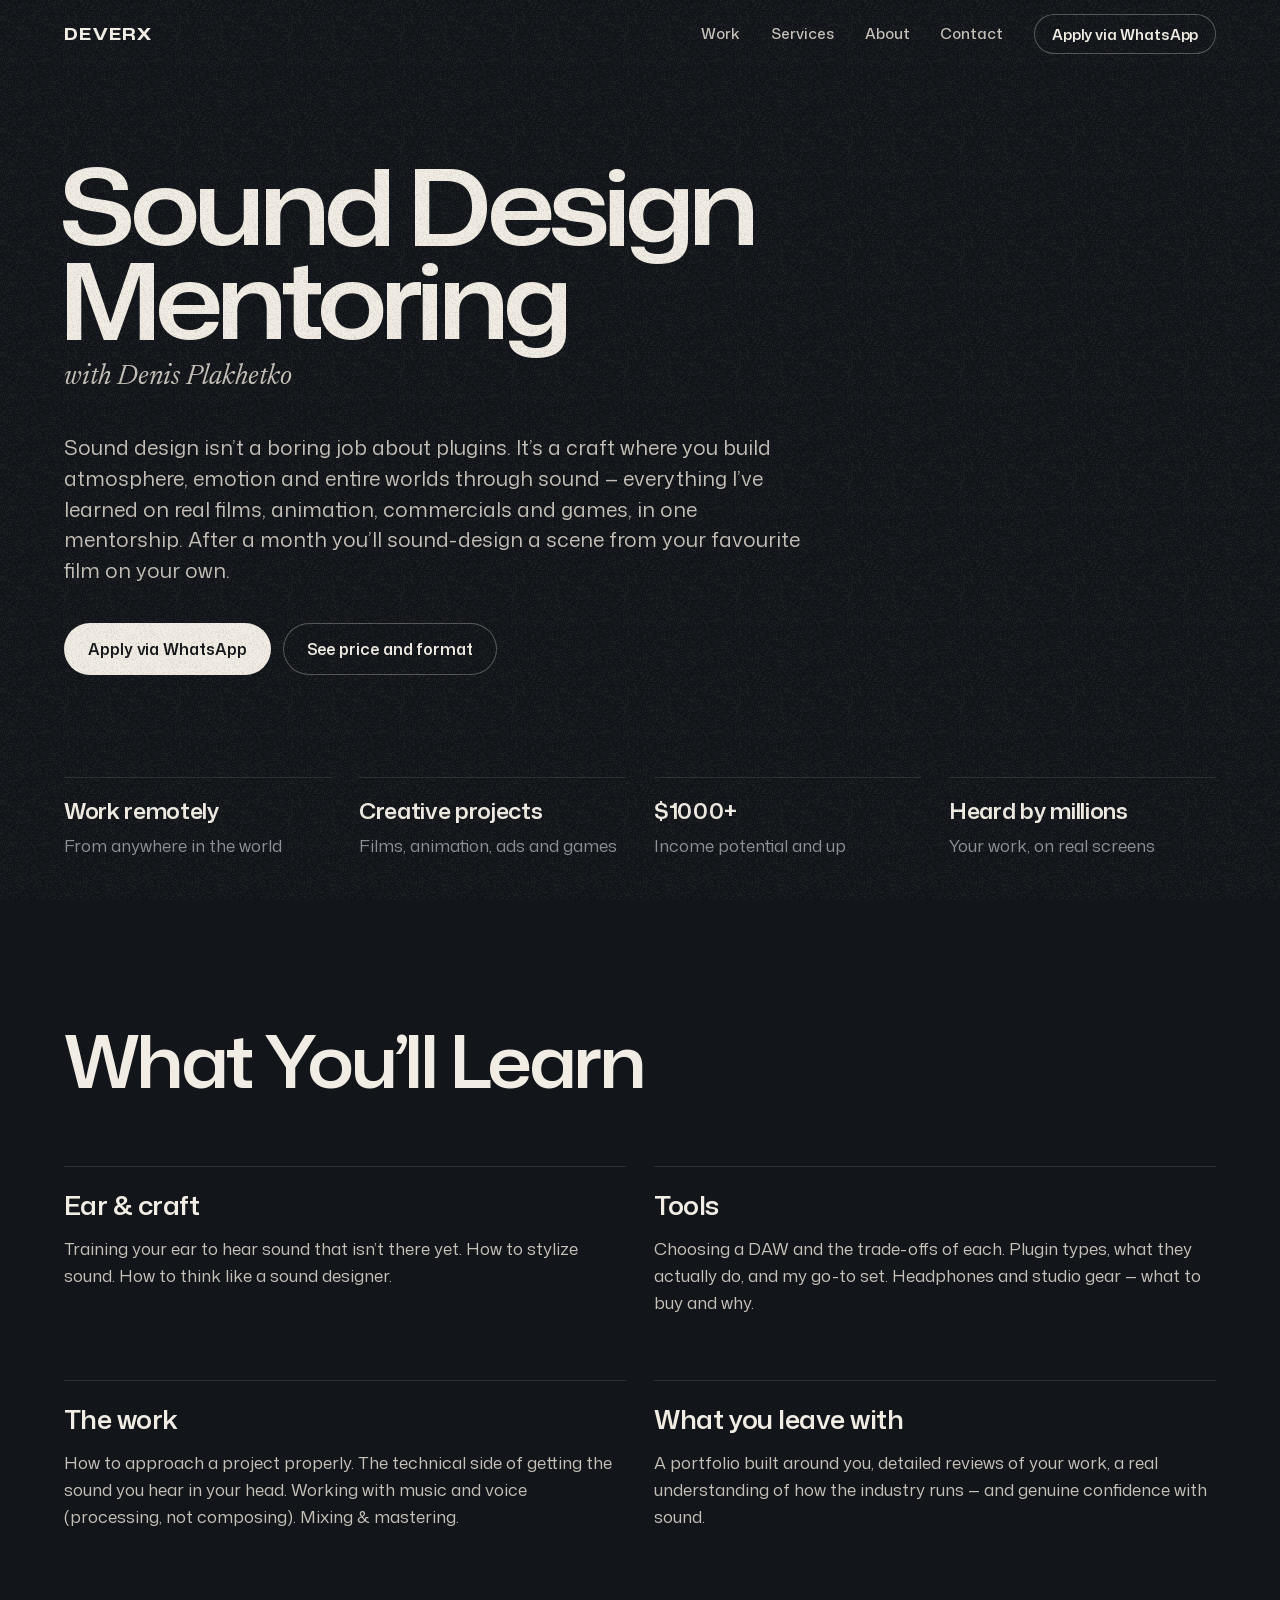
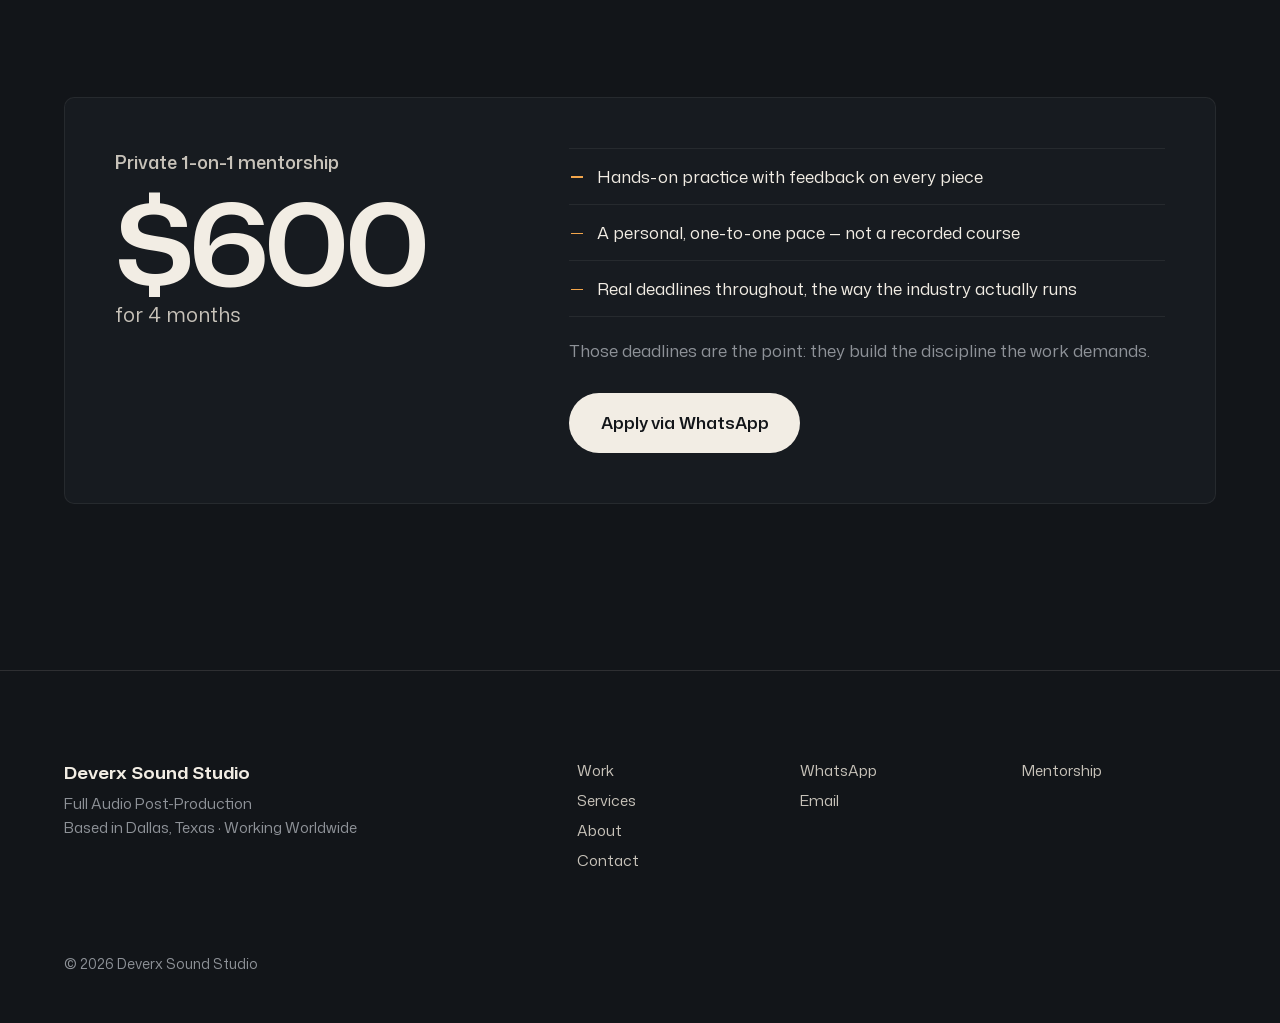
==== mentorship.html @ e14aa758 "Rebuild as a studio site: Deverx Sound Studio, full audio post-production Restructure the site aroun" ====
<!DOCTYPE html>
<html lang="en">
<head>
<meta charset="UTF-8">
<meta name="viewport" content="width=device-width, initial-scale=1, viewport-fit=cover">
<title>Sound Design Mentoring with Denis Plakhetko | Deverx Sound Studio</title>
<meta name="description" content="Private one-to-one sound design mentorship with Denis Plakhetko: ear training, tools, real project work, mixing and a portfolio built around you. $600 for 4 months.">
<meta name="theme-color" content="#121519">
<meta name="color-scheme" content="dark">
<link rel="canonical" href="https://puffluv.github.io/deverx-sound/mentorship.html">
<meta property="og:type" content="website">
<meta property="og:site_name" content="Deverx Sound Studio">
<meta property="og:url" content="https://puffluv.github.io/deverx-sound/mentorship.html">
<meta property="og:title" content="Sound Design Mentoring with Denis Plakhetko">
<meta property="og:description" content="Private one-to-one mentorship: ear training, tools, real project work and mixing. $600 for 4 months.">
<meta property="og:image" content="https://puffluv.github.io/deverx-sound/img/og-deverx.jpg">
<meta name="twitter:card" content="summary_large_image">
<link rel="icon" type="image/svg+xml" href="favicon.svg">
<link rel="apple-touch-icon" href="apple-touch-icon.png">
<link rel="preload" href="fonts/mona-sans-latin.woff2" as="font" type="font/woff2" crossorigin>
<link rel="stylesheet" href="css/site.css">
<script>document.documentElement.classList.add('js');</script>
<script src="js/site.js" defer></script>
</head>
<body>

<a class="skip" href="#main">Skip to content</a>

<header class="site-header" data-header>
  <div class="wrap header-bar">
    <a class="brand" href="index.html" aria-label="Deverx Sound Studio — home">DEVERX</a>
    <nav class="nav" aria-label="Main">
      <ul>
        <li><a href="index.html#work">Work</a></li>
        <li><a href="index.html#services">Services</a></li>
        <li><a href="index.html#about">About</a></li>
        <li><a href="index.html#contact">Contact</a></li>
      </ul>
    </nav>
    <a class="btn btn-ghost btn-small header-cta" href="https://wa.me/77078381488?text=Hi%20Denis!%20I%27d%20like%20to%20apply%20for%20the%20sound%20design%20mentorship." target="_blank" rel="noopener">Apply via WhatsApp</a>
    <button class="menu-btn" type="button" aria-expanded="false" aria-controls="menu" data-menu-toggle>
      <span class="menu-btn-label">Menu</span>
      <span class="menu-btn-icon" aria-hidden="true"><i></i><i></i></span>
    </button>
  </div>
</header>

<div class="menu" id="menu" data-menu hidden>
  <nav class="wrap menu-inner" aria-label="Menu">
    <ul class="menu-links">
      <li><a href="index.html#work">Work</a></li>
      <li><a href="index.html#services">Services</a></li>
      <li><a href="index.html#about">About</a></li>
      <li><a href="index.html#contact">Contact</a></li>
    </ul>
    <a class="btn btn-primary btn-block" href="https://wa.me/77078381488?text=Hi%20Denis!%20I%27d%20like%20to%20apply%20for%20the%20sound%20design%20mentorship." target="_blank" rel="noopener">Apply via WhatsApp</a>
    <p class="menu-meta">
      <a href="https://wa.me/77078381488" target="_blank" rel="noopener">WhatsApp</a>
      <a href="mailto:denisplakhetko@icloud.com">Email</a>
      <a href="mentorship.html" aria-current="page">Mentorship</a>
    </p>
  </nav>
</div>

<main id="main">

  <section class="page-hero" aria-labelledby="mentor-title">
    <div class="wrap">
      <h1 class="page-title" id="mentor-title">Sound Design Mentoring</h1>
      <p class="hero-by">with Denis Plakhetko</p>
      <p class="page-intro">Sound design isn&rsquo;t a boring job about plugins. It&rsquo;s a craft where you build atmosphere, emotion and entire worlds through sound &mdash; everything I&rsquo;ve learned on real films, animation, commercials and games, in one mentorship. After a month you&rsquo;ll sound-design a scene from your favourite film on your own.</p>
      <div class="hero-actions">
        <a class="btn btn-primary" href="https://wa.me/77078381488?text=Hi%20Denis!%20I%27d%20like%20to%20apply%20for%20the%20sound%20design%20mentorship." target="_blank" rel="noopener">Apply via WhatsApp</a>
        <a class="btn btn-ghost" href="#enrolment">See price and format</a>
      </div>
      <ul class="facts">
        <li><h2>Work remotely</h2><p>From anywhere in the world</p></li>
        <li><h2>Creative projects</h2><p>Films, animation, ads and games</p></li>
        <li><h2>$1000+</h2><p>Income potential and up</p></li>
        <li><h2>Heard by millions</h2><p>Your work, on real screens</p></li>
      </ul>
    </div>
  </section>

  <section class="section learn" aria-labelledby="learn-title">
    <div class="wrap">
      <h2 class="h2" id="learn-title">What You&rsquo;ll Learn</h2>
      <div class="learn-grid">
        <div class="learn-item">
          <h3>Ear &amp; craft</h3>
          <p>Training your ear to hear sound that isn&rsquo;t there yet. How to stylize sound. How to think like a sound designer.</p>
        </div>
        <div class="learn-item">
          <h3>Tools</h3>
          <p>Choosing a DAW and the trade-offs of each. Plugin types, what they actually do, and my go-to set. Headphones and studio gear &mdash; what to buy and why.</p>
        </div>
        <div class="learn-item">
          <h3>The work</h3>
          <p>How to approach a project properly. The technical side of getting the sound you hear in your head. Working with music and voice (processing, not composing). Mixing &amp; mastering.</p>
        </div>
        <div class="learn-item">
          <h3>What you leave with</h3>
          <p>A portfolio built around you, detailed reviews of your work, a real understanding of how the industry runs &mdash; and genuine confidence with sound.</p>
        </div>
      </div>
    </div>
  </section>

  <section class="section enrol" id="enrolment" aria-labelledby="enrol-title">
    <div class="wrap">
      <div class="enrol-panel">
        <div class="enrol-price">
          <h2 class="enrol-label" id="enrol-title">Private 1-on-1 mentorship</h2>
          <p class="enrol-figure"><span class="enrol-amount">$600</span> <span class="enrol-term">for 4 months</span></p>
        </div>
        <div class="enrol-body">
          <ul class="enrol-list">
            <li>Hands-on practice with feedback on every piece</li>
            <li>A personal, one-to-one pace &mdash; not a recorded course</li>
            <li>Real deadlines throughout, the way the industry actually runs</li>
          </ul>
          <p class="enrol-note">Those deadlines are the point: they build the discipline the work demands.</p>
          <a class="btn btn-primary btn-large" href="https://wa.me/77078381488?text=Hi%20Denis!%20I%27d%20like%20to%20apply%20for%20the%20sound%20design%20mentorship." target="_blank" rel="noopener">Apply via WhatsApp</a>
        </div>
      </div>
    </div>
  </section>

</main>

<footer class="site-footer">
  <div class="wrap footer-grid">
    <div class="footer-brand">
      <p class="footer-name">Deverx Sound Studio</p>
      <p>Full Audio Post-Production</p>
      <p>Based in Dallas, Texas · Working Worldwide</p>
    </div>
    <nav class="footer-col" aria-label="Footer">
      <ul>
        <li><a href="index.html#work">Work</a></li>
        <li><a href="index.html#services">Services</a></li>
        <li><a href="index.html#about">About</a></li>
        <li><a href="index.html#contact">Contact</a></li>
      </ul>
    </nav>
    <ul class="footer-col">
      <li><a href="https://wa.me/77078381488" target="_blank" rel="noopener">WhatsApp</a></li>
      <li><a href="mailto:denisplakhetko@icloud.com">Email</a></li>
    </ul>
    <ul class="footer-col">
      <li><a href="mentorship.html" aria-current="page">Mentorship</a></li>
    </ul>
    <p class="footer-legal">&copy; <span data-year>2026</span> Deverx Sound Studio</p>
  </div>
</footer>

</body>
</html>
---- css/site.css ----
/* Deverx Sound Studio
   The page is a screening room: slate "house" light, ivory screen light and
   one warm tungsten source. Type is one variable family (Mona Sans) whose
   width axis carries hierarchy the way film credits do: expanded titles,
   normal reading text, condensed credits. People speak in Newsreader italic. */

@font-face {
  font-family: 'Mona Sans';
  src: url(../fonts/mona-sans-latin.woff2) format('woff2');
  font-weight: 200 900;
  font-stretch: 75% 125%;
  font-style: normal;
  font-display: swap;
}
@font-face {
  font-family: 'Newsreader';
  src: url(../fonts/newsreader-italic-24.woff) format('woff');
  font-weight: 400;
  font-style: italic;
  font-display: swap;
}

:root {
  --room: #121519;
  --room-raised: #171b20;
  --dark: #040506;
  --ivory: #f2ede4;
  --ivory-2: #c7c2b9;
  --dim: #8e9298;
  --line: rgba(242, 237, 228, 0.12);
  --line-soft: rgba(242, 237, 228, 0.07);
  --tungsten: #f3a64b;

  --sans: 'Mona Sans', ui-sans-serif, system-ui, -apple-system, 'Segoe UI', Roboto, sans-serif;
  --serif: 'Newsreader', 'Iowan Old Style', 'Palatino Linotype', Georgia, serif;

  --gutter: clamp(20px, 5vw, 72px);
  --max: 1360px;
  --col-gap: clamp(16px, 2.2vw, 32px);
  --section: clamp(104px, 13vw, 184px);
  --header-h: 68px;
  --ease: cubic-bezier(0.2, 0.7, 0.1, 1);
}

*, *::before, *::after { box-sizing: border-box; }

html {
  -webkit-text-size-adjust: 100%;
  text-size-adjust: 100%;
  scroll-padding-top: calc(var(--header-h) + 12px);
  background: var(--room);
}
@media (prefers-reduced-motion: no-preference) {
  html { scroll-behavior: smooth; }
}

body {
  margin: 0;
  background: var(--room);
  color: var(--ivory);
  font-family: var(--sans);
  font-size: 1.0625rem;
  line-height: 1.6;
  font-kerning: normal;
  -webkit-font-smoothing: antialiased;
  -moz-osx-font-smoothing: grayscale;
  text-rendering: optimizeLegibility;
  overflow-x: clip;
}

h1, h2, h3, p, ul, ol, dl, dd, figure, blockquote { margin: 0; }
ul, ol { padding: 0; list-style: none; }
img, svg { display: block; max-width: 100%; }
img { height: auto; }
a { color: inherit; }
button { font: inherit; color: inherit; }
[hidden] { display: none !important; }

::selection { background: var(--tungsten); color: var(--room); }

:focus-visible {
  outline: 2px solid var(--tungsten);
  outline-offset: 3px;
  border-radius: 4px;
}

/* A little film grain over the room — never over the screen or the header. */
body::after {
  content: ''; position: fixed; inset: 0; z-index: 4; pointer-events: none;
  background: url(../img/grain.webp) 0 0 / 112px 112px;
  opacity: 0.6;
}

.sr-only {
  position: absolute; width: 1px; height: 1px; padding: 0; margin: -1px;
  overflow: hidden; clip: rect(0 0 0 0); white-space: nowrap; border: 0;
}

.skip {
  position: fixed; left: 16px; top: -60px; z-index: 100;
  padding: 10px 16px; border-radius: 999px;
  background: var(--ivory); color: var(--room); text-decoration: none; font-weight: 600;
  transition: top 0.2s;
}
.skip:focus { top: calc(12px + env(safe-area-inset-top)); }

.wrap {
  width: 100%;
  max-width: calc(var(--max) + 2 * var(--gutter));
  margin-inline: auto;
  padding-left: max(var(--gutter), env(safe-area-inset-left));
  padding-right: max(var(--gutter), env(safe-area-inset-right));
}

.section { padding-block: var(--section); }

/* ---------- Type ---------- */

.h2 {
  font-size: clamp(2.5rem, 5.6vw, 5rem);
  font-weight: 580;
  font-stretch: 112%;
  line-height: 0.98;
  letter-spacing: -0.035em;
  text-wrap: balance;
}
.lead {
  font-size: clamp(1.1875rem, 1.55vw, 1.4375rem);
  line-height: 1.5;
  color: var(--ivory-2);
  max-width: 34em;
  text-wrap: pretty;
}

/* ---------- Buttons ---------- */

.btn {
  display: inline-flex; align-items: center; justify-content: center; gap: 0.6em;
  min-height: 52px; padding: 0 1.5rem;
  border: 0; border-radius: 999px;
  font-family: var(--sans); font-size: 1rem; font-weight: 580; font-stretch: 100%;
  letter-spacing: -0.005em; line-height: 1;
  text-decoration: none; white-space: nowrap; cursor: pointer;
  -webkit-tap-highlight-color: transparent;
  transition: background-color 0.2s, color 0.2s, box-shadow 0.2s, transform 0.2s var(--ease);
}
.btn:active { transform: scale(0.97); }
.btn-primary { background: var(--ivory); color: var(--room); }
.btn-primary:hover { background: #fff; }
.btn-ghost { background: transparent; color: var(--ivory); box-shadow: inset 0 0 0 1px rgba(242, 237, 228, 0.3); }
.btn-ghost:hover { background: rgba(242, 237, 228, 0.07); box-shadow: inset 0 0 0 1px rgba(242, 237, 228, 0.55); }
.btn-small { min-height: 40px; padding: 0 1.1rem; font-size: 0.9375rem; }
.btn-large { min-height: 60px; padding: 0 2rem; font-size: 1.0625rem; }
.btn-block { width: 100%; }
.btn-icon { width: 0.85em; height: 0.85em; }

/* ---------- Header ---------- */

.site-header {
  position: fixed; inset: 0 0 auto; z-index: 50;
  padding-top: env(safe-area-inset-top);
  transition: background-color 0.35s, box-shadow 0.35s, opacity 0.8s var(--ease);
}
.site-header.is-scrolled {
  background: rgba(18, 21, 25, 0.76);
  -webkit-backdrop-filter: saturate(160%) blur(18px);
  backdrop-filter: saturate(160%) blur(18px);
  box-shadow: 0 1px 0 var(--line-soft);
}
.header-bar { height: var(--header-h); display: flex; align-items: center; gap: clamp(16px, 2.4vw, 36px); }

.brand {
  margin-right: auto;
  font-size: 1.0625rem; font-weight: 700; font-stretch: 125%;
  letter-spacing: 0.08em; text-decoration: none;
  padding-block: 10px;
}

.nav ul { display: flex; gap: clamp(18px, 2.4vw, 34px); }
.nav a {
  position: relative; display: block; padding-block: 10px;
  font-size: 0.9375rem; font-weight: 500; color: var(--ivory-2); text-decoration: none;
  transition: color 0.2s;
}
.nav a:hover, .nav a[aria-current="true"] { color: var(--ivory); }
.nav a[aria-current="true"]::after {
  content: ''; position: absolute; left: 0; right: 0; bottom: 4px; height: 1px; background: var(--tungsten);
}

.menu-btn {
  display: none; align-items: center; gap: 10px;
  min-height: 44px; margin-right: -10px; padding: 0 10px;
  background: none; border: 0; cursor: pointer;
  font-size: 0.9375rem; font-weight: 560;
  -webkit-tap-highlight-color: transparent;
}
.menu-btn-icon { position: relative; width: 18px; height: 10px; }
.menu-btn-icon i {
  position: absolute; left: 0; right: 0; height: 1.5px; border-radius: 2px; background: currentColor;
  transition: transform 0.35s var(--ease), top 0.35s var(--ease);
}
.menu-btn-icon i:first-child { top: 0; }
.menu-btn-icon i:last-child { top: 8.5px; }
.menu-btn[aria-expanded="true"] .menu-btn-icon i:first-child { top: 4.25px; transform: rotate(45deg); }
.menu-btn[aria-expanded="true"] .menu-btn-icon i:last-child { top: 4.25px; transform: rotate(-45deg); }

.menu {
  position: fixed; inset: 0; z-index: 45;
  padding-top: calc(var(--header-h) + env(safe-area-inset-top));
  padding-bottom: env(safe-area-inset-bottom);
  background: rgba(18, 21, 25, 0.97);
  -webkit-backdrop-filter: blur(20px);
  backdrop-filter: blur(20px);
  overflow-y: auto;
  animation: menu-in 0.35s var(--ease);
}
@keyframes menu-in { from { opacity: 0; } }
.menu-inner { display: flex; flex-direction: column; gap: 32px; padding-block: 24px 40px; min-height: 100%; }
.menu-links a {
  display: block; padding-block: 10px;
  font-size: clamp(2.25rem, 10vw, 3rem); font-weight: 580; font-stretch: 112%;
  letter-spacing: -0.03em; line-height: 1.1; text-decoration: none;
}
.menu-meta { display: flex; flex-wrap: wrap; gap: 8px 24px; margin-top: auto; color: var(--ivory-2); }
.menu-meta a { padding-block: 8px; text-decoration: none; }
.menu-open { overflow: hidden; }

@media (max-width: 880px) {
  .nav, .header-cta { display: none; }
  .menu-btn { display: inline-flex; }
}

/* ---------- House lights ----------
   When the screen is centred (or the film is playing) the room dims around
   it, like a cinema before the picture starts. The reel section sits above
   this layer, everything else below it. */

.house {
  position: fixed; inset: 0; z-index: 5; pointer-events: none;
  background: var(--dark); opacity: 0;
  transition: opacity 0.6s var(--ease);
}
.lights-down .house { opacity: 0.86; transition-duration: 1.2s; }
.lights-down .site-header { background: rgba(4, 5, 6, 0.82); box-shadow: none; }
.lights-down .site-header:not(:hover):not(:focus-within) { opacity: 0; }
@media (hover: none) {
  .lights-down .site-header { pointer-events: none; }
}

/* ---------- 1 · Hero ---------- */

.hero {
  padding-top: calc(var(--header-h) + env(safe-area-inset-top) + clamp(28px, 7vh, 104px));
  padding-bottom: clamp(36px, 5vh, 64px);
}
.hero-title {
  font-size: clamp(3.9rem, min(11.3vw, 17.5vh), 10.25rem);
  font-weight: 600; font-stretch: 116%;
  line-height: 0.87; letter-spacing: -0.045em;
  margin-left: -0.04em;
}
.hero-title .w { display: inline-block; overflow: hidden; vertical-align: top; padding-bottom: 0.06em; margin-bottom: -0.06em; }
.hero-title .w > span { display: inline-block; }
.hero-title .w1 { display: block; width: fit-content; }

.hero-info {
  display: grid; grid-template-columns: minmax(0, 7fr) minmax(0, 5fr);
  column-gap: var(--col-gap); align-items: end;
  margin-top: clamp(28px, 3.8vw, 56px);
}
.hero-sub {
  font-size: clamp(1.5rem, 2.5vw, 2.25rem);
  font-weight: 560; font-stretch: 108%;
  line-height: 1.1; letter-spacing: -0.02em;
}
.hero-by {
  margin-top: 6px;
  font-family: var(--serif); font-style: italic; font-weight: 400;
  font-size: clamp(1.375rem, 2.2vw, 2rem); line-height: 1.2;
  color: var(--ivory-2);
}
.hero-actions { display: flex; flex-wrap: wrap; gap: 12px; margin-top: clamp(24px, 2.8vw, 36px); }

.credits {
  font-size: clamp(1.0625rem, 1.3vw, 1.25rem);
  font-weight: 500; font-stretch: 84%;
  line-height: 1.38; letter-spacing: 0.005em;
}
.hero-place {
  margin-top: 18px; padding-top: 18px; border-top: 1px solid var(--line);
  font-size: 0.9375rem; font-stretch: 92%; color: var(--dim);
}

@media (min-width: 1280px) {
  .hero .wrap { display: grid; grid-template-columns: minmax(0, 1fr) auto; column-gap: 56px; }
  .hero-title {
    grid-column: 1; grid-row: 1;
    font-size: min(10.25rem, 17.5vh, calc((min(100vw - 2 * var(--gutter), var(--max)) - 280px) / 6.6));
  }
  .hero-info, .hero-side { display: contents; }
  .credits { grid-column: 2; grid-row: 1; align-self: end; margin-bottom: 0.5em; }
  .hero-main { grid-column: 1; grid-row: 2; margin-top: clamp(32px, 3.4vw, 52px); }
  .hero-place {
    grid-column: 2; grid-row: 2; align-self: end;
    margin: 0 0 14px; padding: 16px 0 0; border-top: 1px solid var(--line);
  }
  .hero-place .place-line { display: block; }
  .hero-place .place-sep { display: none; }
}

/* One orchestrated entrance: the title rises out of its line, the rest settles. */
@media (prefers-reduced-motion: no-preference) {
  .js .hero-title .w > span { transform: translateY(102%); animation: rise 1.15s var(--ease) forwards; }
  .js .hero-title .w2 > span { animation-delay: 0.09s; }
  .js .hero-title .w3 > span { animation-delay: 0.16s; }
  .js .hero-main, .js .credits, .js .hero-place { opacity: 0; animation: settle 1s 0.5s var(--ease) forwards; }
  .js .credits { animation-delay: 0.62s; }
  .js .hero-place { animation-delay: 0.74s; }
  .js .reel .wrap { opacity: 0; animation: settle 1.2s 0.7s var(--ease) forwards; }
}
@keyframes rise { to { transform: none; } }
@keyframes settle { from { opacity: 0; transform: translateY(14px); } to { opacity: 1; transform: none; } }

/* ---------- 2 · Showreel + films ---------- */

.reel { position: relative; z-index: 6; padding-bottom: var(--section); }

.screen {
  position: relative; aspect-ratio: 16 / 9;
  border-radius: 6px; overflow: hidden; isolation: isolate;
  background: #000;
  box-shadow: 0 0 0 1px rgba(242, 237, 228, 0.07), 0 50px 140px -40px rgba(0, 0, 0, 0.9);
}
/* The screen throws the colours of the film on it into the dark room. */
.screen-frame { position: relative; }
.ambient { position: absolute; inset: -2% -1.5%; z-index: -1; pointer-events: none; }
.ambient img {
  width: 100%; height: 100%; object-fit: cover;
  filter: blur(64px) saturate(1.8) brightness(1.5);
  opacity: 0.5; transform: scale(1.06);
  transition: opacity 1.2s var(--ease);
}
.lights-down .ambient img { opacity: 0.85; }
.screen::before {
  content: ''; position: absolute; inset: -1px; z-index: 3; pointer-events: none;
  border-radius: inherit; box-shadow: inset 0 0 0 1px rgba(242, 237, 228, 0.05);
}

.screen-poster {
  position: absolute; inset: 0; z-index: 1; display: block; color: var(--ivory);
  -webkit-tap-highlight-color: transparent;
  transition: opacity 0.7s var(--ease), visibility 0.7s;
}
/* Once YouTube's player is ready underneath, taps fall through to it. */
.screen.is-ready .screen-poster { pointer-events: none; }
.screen-poster img {
  width: 100%; height: 100%; object-fit: cover;
  transition: transform 1.4s var(--ease), opacity 0.5s;
}
.screen-poster::after {
  content: ''; position: absolute; inset: 0;
  background: radial-gradient(70% 70% at 50% 50%, transparent 40%, rgba(0, 0, 0, 0.45));
}
.screen-poster:hover img,
.screen.is-ready:hover .screen-poster img { transform: scale(1.012); }

.screen-play {
  position: absolute; inset: 0; z-index: 2;
  display: flex; flex-direction: column; align-items: center; justify-content: center; gap: 14px;
}
.screen-play-ring {
  display: grid; place-items: center;
  width: clamp(64px, 7.4vw, 96px); aspect-ratio: 1; border-radius: 50%;
  background: rgba(18, 21, 25, 0.38);
  -webkit-backdrop-filter: blur(10px);
  backdrop-filter: blur(10px);
  box-shadow: inset 0 0 0 1px rgba(242, 237, 228, 0.55);
  transition: background-color 0.3s, color 0.3s, transform 0.4s var(--ease), box-shadow 0.3s;
}
.screen-play-ring svg { width: 30%; height: 30%; margin-left: 6%; }
.screen-play-label {
  max-width: 80%; text-align: center;
  font-size: 0.875rem; font-weight: 500; font-stretch: 90%; letter-spacing: 0.01em;
  color: var(--ivory); text-shadow: 0 1px 12px rgba(0, 0, 0, 0.6);
}
.screen-poster:hover .screen-play-ring,
.screen.is-ready:hover .screen-play-ring,
.screen-poster:focus-visible .screen-play-ring { background: var(--ivory); color: var(--room); transform: scale(1.06); }
.screen-poster:focus-visible { outline-offset: -4px; }

.screen.is-loading .screen-play-ring { animation: breathe 1.1s ease-in-out infinite; }
@keyframes breathe { 50% { box-shadow: inset 0 0 0 1px var(--tungsten), 0 0 0 10px rgba(243, 166, 75, 0.12); } }

.screen-player { position: absolute; inset: 0; z-index: 0; }
.screen-player iframe { position: absolute; inset: 0; width: 100%; height: 100%; border: 0; }
.screen.is-live .screen-player { z-index: 2; }
.screen.is-live .screen-poster { opacity: 0; visibility: hidden; }
.screen.is-slow .screen-play-label { display: block; }

.now { margin-top: 18px; font-size: 1rem; }
.now-title { font-weight: 620; }
.now-kind { color: var(--dim); margin-left: 0.35em; }
.now-time {
  display: inline-block; margin-left: 0.5em; padding: 1px 7px; border-radius: 5px;
  box-shadow: inset 0 0 0 1px var(--line);
  font-size: 0.8125rem; font-variant-numeric: tabular-nums; letter-spacing: 0.02em; color: var(--ivory-2);
  vertical-align: 1px;
}

.films-head {
  display: flex; flex-wrap: wrap; align-items: baseline; justify-content: space-between; gap: 4px 24px;
  margin-top: clamp(44px, 5vw, 72px);
}
.films-title { font-size: 1rem; font-weight: 620; }
.films-hint { font-size: 0.875rem; color: var(--dim); }

.films {
  display: grid; grid-template-columns: repeat(5, minmax(0, 1fr));
  gap: clamp(12px, 1.6vw, 24px);
  margin-top: 18px;
}
.film {
  display: block; text-decoration: none; color: inherit;
  -webkit-tap-highlight-color: transparent;
}
.film-thumb {
  position: relative; display: block; aspect-ratio: 16 / 9;
  border-radius: 4px; overflow: hidden; background: #000;
}
.film-thumb img {
  width: 100%; height: 100%; object-fit: cover;
  opacity: 0.8; filter: saturate(0.85);
  transition: opacity 0.35s, filter 0.35s, transform 0.8s var(--ease);
}
.film-thumb::after {
  content: ''; position: absolute; inset: 0; border-radius: inherit;
  box-shadow: inset 0 0 0 1px rgba(242, 237, 228, 0.08);
  transition: box-shadow 0.3s;
}
.film:hover .film-thumb img { opacity: 0.9; filter: none; transform: scale(1.03); }
.film.is-active .film-thumb img { opacity: 1; filter: none; }
.film.is-active .film-thumb::after { box-shadow: inset 0 0 0 1.5px var(--tungsten); }

.film-time {
  position: absolute; right: 8px; bottom: 8px;
  padding: 3px 7px; border-radius: 5px;
  background: rgba(4, 5, 6, 0.74);
  font-size: 0.75rem; font-weight: 560; line-height: 1.3; letter-spacing: 0.02em;
  font-variant-numeric: tabular-nums; color: var(--ivory);
}
.film-text { display: block; margin-top: 12px; }
.film-title { display: block; font-size: 1rem; font-weight: 600; line-height: 1.3; }
.film-kind { display: block; margin-top: 2px; font-size: 0.875rem; font-stretch: 90%; color: var(--dim); }
.film.is-active .film-title::before {
  content: ''; display: inline-block; width: 7px; height: 7px; margin: 0 8px 0.12em 0;
  border-radius: 50%; background: var(--tungsten); vertical-align: middle;
  box-shadow: 0 0 10px rgba(243, 166, 75, 0.7);
}

/* The screen opens up as it comes into view (where the browser can tie
   animation to scroll; elsewhere it simply sits at full size). */
@supports (animation-timeline: view()) {
  @media (min-width: 900px) and (prefers-reduced-motion: no-preference) {
    .screen-frame {
      animation: screen-open linear both;
      animation-timeline: view();
      animation-range: entry 0% cover 42%;
    }
    @keyframes screen-open {
      from { transform: scale(0.93); }
      to { transform: none; }
    }
  }
}

/* ---------- 3 · From Edit to Final Mix ---------- */

.mix { padding-top: 0; }
.mix-grid {
  display: grid; grid-template-columns: repeat(12, minmax(0, 1fr));
  column-gap: var(--col-gap); row-gap: clamp(56px, 7vw, 104px);
  align-items: center;
}
.mix-copy { grid-column: 1 / span 5; }
.mix-copy .lead { margin-top: clamp(20px, 2.4vw, 32px); }
.session { grid-column: 7 / -1; }

.session {
  --lw: 104px;
  --mw: 14px;
  --p: 0;
  position: relative;
  padding: 18px clamp(16px, 1.8vw, 24px) 16px;
  border-radius: 10px;
  background: var(--room-raised);
  box-shadow: inset 0 0 0 1px var(--line-soft), 0 30px 80px -40px rgba(0, 0, 0, 0.8);
}
.session-ruler {
  position: relative;
  display: flex; justify-content: space-between; align-items: flex-end;
  height: 30px; margin-left: calc(var(--lw) + 12px); margin-right: calc(var(--mw) + 12px); padding-bottom: 10px;
  font-size: 0.75rem; font-stretch: 85%; font-variant-numeric: tabular-nums;
  color: var(--dim);
}
.session-ruler::after {
  content: ''; position: absolute; left: 0; right: 0; bottom: 0; height: 6px;
  background:
    repeating-linear-gradient(90deg, rgba(242, 237, 228, 0.28) 0 1px, transparent 1px 10%) 0 0 / 100% 6px no-repeat,
    repeating-linear-gradient(90deg, rgba(242, 237, 228, 0.13) 0 1px, transparent 1px 2%) 0 3px / 100% 3px no-repeat;
}
.session-tc { color: var(--tungsten); font-weight: 560; letter-spacing: 0.02em; }

.session-body { position: relative; }
.lane {
  display: grid; grid-template-columns: var(--lw) minmax(0, 1fr) var(--mw); column-gap: 12px; align-items: center;
  height: 50px; border-bottom: 1px solid var(--line-soft);
}
.lane-name { font-size: 0.8125rem; font-weight: 500; font-stretch: 86%; color: var(--ivory-2); }
.lane-wave { position: relative; display: block; height: 100%; }
.lane-wave svg { position: absolute; left: 0; top: 7px; width: 100%; height: calc(100% - 14px); overflow: visible; }
.lane-wave .w-dim { fill: rgba(242, 237, 228, 0.15); }
.lane-wave .w-lit { fill: rgba(242, 237, 228, 0.72); clip-path: inset(0 calc(100% - var(--p) * 100%) 0 0); }
.lane-mix { height: 64px; margin-top: 10px; border-bottom: 0; border-top: 1px solid var(--line); }
.lane-mix .lane-name { color: var(--ivory); font-weight: 620; }
.lane-mix .w-dim { fill: rgba(243, 166, 75, 0.16); }
.lane-mix .w-lit { fill: var(--tungsten); }

.playhead-track { position: absolute; top: -8px; bottom: 0; left: calc(var(--lw) + 12px); right: calc(var(--mw) + 12px); pointer-events: none; }
.meter { display: flex; justify-content: flex-end; gap: 3px; height: 24px; }
.lane-mix .meter { height: 34px; }
.meter i { position: relative; width: 5px; height: 100%; border-radius: 1px; overflow: hidden; background: rgba(242, 237, 228, 0.1); }
.meter i::after {
  content: ''; position: absolute; inset: 0;
  transform-origin: 50% 100%; transform: scaleY(var(--lvl, 0));
  background: linear-gradient(to top, rgba(242, 237, 228, 0.8) 72%, var(--tungsten));
  transition: transform 0.14s linear;
}
.lane-mix .meter i::after { background: linear-gradient(to top, var(--tungsten) 74%, #ff7a45); }
.playhead {
  position: absolute; top: 0; bottom: 0; left: calc(var(--p) * 100%);
  width: 1px; background: var(--tungsten);
  box-shadow: 0 0 14px rgba(243, 166, 75, 0.55);
}
.playhead::before {
  content: ''; position: absolute; top: 0; left: -5px; width: 11px; height: 9px;
  background: var(--tungsten); clip-path: polygon(0 0, 100% 0, 50% 100%);
}
.session-foot {
  display: flex; justify-content: flex-end; gap: 8px; margin-top: 14px;
  font-size: 0.8125rem; font-weight: 560; font-stretch: 88%;
}
.session-foot span { padding: 5px 10px; border-radius: 999px; box-shadow: inset 0 0 0 1px var(--line); color: var(--ivory-2); }

.points {
  grid-column: 1 / -1;
  display: grid; grid-template-columns: repeat(5, minmax(0, 1fr)); column-gap: var(--col-gap); row-gap: 36px;
}
.points li { padding-top: 20px; border-top: 1px solid var(--line); }
.points h3 { font-size: 1.125rem; font-weight: 600; line-height: 1.25; letter-spacing: -0.01em; }
.points p { margin-top: 10px; font-size: 0.9688rem; line-height: 1.55; color: var(--dim); }

/* ---------- 4 · How It Works ---------- */

.process { padding-top: 0; }
.steps {
  position: relative;
  display: grid; grid-template-columns: repeat(4, minmax(0, 1fr)); column-gap: var(--col-gap);
  margin-top: clamp(44px, 5.5vw, 80px);
}
/* A timeline ruler under the steps: fine ticks, one marker per step. */
.steps::before {
  content: ''; position: absolute; left: 0; right: 0; top: 0; height: 14px;
  background:
    linear-gradient(var(--line), var(--line)) 0 100% / 100% 1px no-repeat,
    repeating-linear-gradient(90deg, rgba(242, 237, 228, 0.2) 0 1px, transparent 1px 14px) 0 100% / 100% 6px no-repeat;
}
.step { position: relative; padding-top: 44px; padding-right: 8px; }
.step::before {
  content: ''; position: absolute; left: 0; top: 0; width: 12px; height: 15px;
  background: var(--tungsten); clip-path: polygon(0 0, 100% 0, 100% 62%, 50% 100%, 0 62%);
}
.step-no { font-size: 0.875rem; font-weight: 620; font-variant-numeric: tabular-nums; color: var(--tungsten); letter-spacing: 0.02em; }
.step h3 {
  margin-top: 10px;
  font-size: clamp(1.3125rem, 1.7vw, 1.625rem); font-weight: 580; font-stretch: 106%;
  line-height: 1.12; letter-spacing: -0.02em; text-wrap: balance;
}
.step p { margin-top: 14px; color: var(--ivory-2); max-width: 22em; }

/* ---------- 7 · Testimonials ---------- */

.voices { padding-top: 0; }
.quote blockquote p { font-family: var(--serif); font-style: italic; font-weight: 400; text-wrap: pretty; }
.quote-lead { margin-top: clamp(44px, 5.5vw, 80px); max-width: 1100px; }
.quote-lead blockquote p {
  font-size: clamp(1.5rem, 2.55vw, 2.3rem); line-height: 1.3; letter-spacing: -0.012em;
  text-indent: -0.42em;
}
.quote figcaption { display: flex; align-items: center; gap: 14px; margin-top: 24px; }
.quote-lead figcaption { margin-top: 32px; }
.avatar { width: 48px; height: 48px; border-radius: 50%; object-fit: cover; background: var(--room-raised); flex: none; }
.who { display: flex; flex-direction: column; line-height: 1.35; }
.who-name { font-weight: 620; font-size: 1rem; }
.who-role { font-size: 0.9063rem; font-stretch: 92%; color: var(--dim); }
.who-role a { color: var(--ivory-2); text-underline-offset: 3px; text-decoration-color: rgba(242, 237, 228, 0.35); }
.who-role a:hover { color: var(--ivory); }

.quotes {
  display: grid; grid-template-columns: repeat(2, minmax(0, 1fr));
  gap: clamp(48px, 5vw, 72px) var(--col-gap);
  margin-top: clamp(64px, 8vw, 112px);
}
.quotes .quote { padding-top: 28px; border-top: 1px solid var(--line); max-width: 36em; }
.quotes blockquote p { font-size: clamp(1.1875rem, 1.45vw, 1.3125rem); line-height: 1.5; color: var(--ivory); text-indent: -0.38em; }

.clients {
  margin-top: clamp(88px, 10vw, 144px); padding-top: 28px; border-top: 1px solid var(--line);
}
.clients-label { font-size: 0.9375rem; color: var(--dim); }
.client-logos {
  display: flex; flex-wrap: wrap; align-items: center; justify-content: space-between;
  gap: 28px 32px; margin-top: 32px;
}
.client-logos img {
  width: auto; height: calc(var(--h) * 1.1px);
  opacity: 0.62; transition: opacity 0.3s;
}
.client-logos li:hover img { opacity: 1; }

/* ---------- 8 · About ---------- */

.about { padding-top: 0; }
.about-grid {
  display: grid; grid-template-columns: repeat(12, minmax(0, 1fr));
  column-gap: var(--col-gap); align-items: center;
}
.about-copy { grid-column: 1 / span 6; }
.about-copy .lead { margin-top: 24px; }
.about-copy .h2 + .lead { margin-top: clamp(24px, 2.8vw, 36px); }
.portrait {
  grid-column: 8 / -1; position: relative;
  aspect-ratio: 4 / 5; border-radius: 6px; overflow: hidden;
  /* a warm key light behind the head, the rest of the frame in shadow */
  background:
    radial-gradient(46% 38% at 58% 34%, rgba(243, 166, 75, 0.3), rgba(243, 166, 75, 0.06) 60%, transparent 80%),
    linear-gradient(180deg, #1b1f25, #0b0d10);
}
.portrait img { position: absolute; bottom: 0; left: 50%; height: 94%; width: auto; max-width: none; transform: translateX(-46%); }

.team { margin-top: clamp(36px, 4vw, 52px); border-top: 1px solid var(--line); }
.team div {
  display: grid; grid-template-columns: minmax(0, 1fr) minmax(0, 2fr); column-gap: 24px;
  padding-block: 16px; border-bottom: 1px solid var(--line);
}
.team dt { font-weight: 620; }
.team dd { color: var(--ivory-2); }

/* ---------- 9 · Final CTA ---------- */

.cta { padding-top: 0; position: relative; isolation: isolate; }
.cta::before {
  content: ''; position: absolute; inset: 0; z-index: -1; pointer-events: none;
  background: radial-gradient(52% 58% at 14% 42%, rgba(243, 166, 75, 0.1), transparent 72%);
}
.cta .wrap { padding-top: var(--section); border-top: 1px solid var(--line); }
.cta-title {
  font-size: clamp(2.9rem, 7.3vw, 7.25rem);
  font-weight: 600; font-stretch: 114%;
  line-height: 0.92; letter-spacing: -0.045em;
  margin-left: -0.04em;
  text-wrap: balance;
}
.cta .lead { margin-top: clamp(24px, 3vw, 40px); max-width: 30em; }
.cta-actions { display: flex; flex-wrap: wrap; align-items: center; gap: 24px clamp(28px, 4vw, 56px); margin-top: clamp(32px, 4vw, 52px); }
.channels { display: flex; flex-wrap: wrap; gap: 20px clamp(28px, 3.4vw, 48px); }
.channels a { display: flex; flex-direction: column; gap: 2px; text-decoration: none; }
.channel-name { font-weight: 620; width: fit-content; }
.channel-name, .footer-col a {
  background: linear-gradient(currentColor, currentColor) 0 100% / 0 1px no-repeat;
  transition: background-size 0.35s var(--ease), color 0.2s;
}
.channels a:hover .channel-name, .footer-col a:hover { background-size: 100% 1px; }
.channel-detail { font-size: 0.9375rem; color: var(--dim); transition: color 0.2s; }
.channels a:hover .channel-detail { color: var(--ivory); }

/* ---------- 10 · Footer ---------- */

.site-footer {
  padding-top: clamp(56px, 7vw, 88px);
  padding-bottom: calc(clamp(32px, 4vw, 48px) + env(safe-area-inset-bottom));
  border-top: 1px solid var(--line);
  font-size: 0.9375rem;
}
.footer-grid { display: grid; grid-template-columns: minmax(0, 5fr) repeat(3, minmax(0, 2fr)); column-gap: var(--col-gap); row-gap: 32px; }
.footer-brand p { color: var(--dim); }
.footer-brand .footer-name { color: var(--ivory); font-weight: 650; font-stretch: 110%; font-size: 1.0625rem; margin-bottom: 6px; }
.footer-col li + li { margin-top: 6px; }
.footer-col a { color: var(--ivory-2); text-decoration: none; transition: color 0.2s; }
.footer-col a:hover { color: var(--ivory); }
.footer-legal { grid-column: 1 / -1; margin-top: clamp(24px, 4vw, 48px); color: var(--dim); font-size: 0.875rem; }

/* ---------- Mentorship page ---------- */

.page-hero {
  padding-top: calc(var(--header-h) + env(safe-area-inset-top) + clamp(40px, 10vh, 120px));
  padding-bottom: var(--section);
}
.page-title {
  font-size: clamp(3rem, 8.2vw, 7.5rem);
  font-weight: 600; font-stretch: 116%;
  line-height: 0.9; letter-spacing: -0.045em;
  margin-left: -0.04em; text-wrap: balance;
}
.page-hero .hero-by { margin-top: 14px; }
.page-intro {
  margin-top: clamp(28px, 3vw, 40px); max-width: 36em;
  font-size: clamp(1.1875rem, 1.6vw, 1.5rem); line-height: 1.5; color: var(--ivory-2);
  text-wrap: pretty;
}
.facts {
  display: grid; grid-template-columns: repeat(4, minmax(0, 1fr)); column-gap: var(--col-gap); row-gap: 32px;
  margin-top: clamp(64px, 8vw, 112px);
}
.facts li { padding-top: 20px; border-top: 1px solid var(--line); }
.facts h2 { font-size: clamp(1.25rem, 1.7vw, 1.5rem); font-weight: 600; font-stretch: 106%; line-height: 1.2; letter-spacing: -0.015em; }
.facts p { margin-top: 8px; color: var(--dim); }

.learn { padding-top: 0; }
.learn-grid {
  display: grid; grid-template-columns: repeat(2, minmax(0, 1fr));
  gap: clamp(40px, 5vw, 64px) var(--col-gap); margin-top: clamp(44px, 5.5vw, 80px);
}
.learn-item { padding-top: 24px; border-top: 1px solid var(--line); max-width: 34em; }
.learn-item h3 { font-size: clamp(1.375rem, 2vw, 1.75rem); font-weight: 580; font-stretch: 106%; line-height: 1.15; letter-spacing: -0.02em; }
.learn-item p { margin-top: 14px; color: var(--ivory-2); }

.enrol { padding-top: 0; }
.enrol-panel {
  display: grid; grid-template-columns: minmax(0, 5fr) minmax(0, 7fr); gap: 40px var(--col-gap);
  padding: clamp(28px, 4vw, 56px); border-radius: 10px;
  background: var(--room-raised); box-shadow: inset 0 0 0 1px var(--line-soft);
}
.enrol-label { font-size: 1.125rem; font-weight: 560; color: var(--ivory-2); }
.enrol-figure { display: flex; flex-wrap: wrap; align-items: baseline; gap: 4px 14px; margin-top: 14px; }
.enrol-amount { font-size: clamp(4rem, 9vw, 8rem); font-weight: 600; font-stretch: 116%; line-height: 0.9; letter-spacing: -0.045em; }
.enrol-term { font-size: 1.25rem; color: var(--ivory-2); }
.enrol-list { border-top: 1px solid var(--line-soft); }
.enrol-list li { position: relative; padding: 14px 0 14px 28px; border-bottom: 1px solid var(--line-soft); }
.enrol-list li::before {
  content: ''; position: absolute; left: 2px; top: calc(14px + 0.8em); width: 12px; height: 1.5px; background: var(--tungsten);
}
.enrol-note { margin-top: 20px; color: var(--dim); }
.enrol-body .btn { margin-top: 28px; }

/* ---------- Responsive ---------- */

@media (max-width: 1180px) {
  .points { grid-template-columns: repeat(3, minmax(0, 1fr)); }
}

@media (max-width: 1024px) {
  .mix-copy, .session { grid-column: 1 / -1; }
  .session { max-width: 760px; }
  .steps { grid-template-columns: repeat(2, minmax(0, 1fr)); row-gap: 56px; }
  .steps::before { display: none; }
  .step { border-top: 1px solid var(--line); padding-top: 40px; }
  .step::before { top: -1px; }
  .about-copy { grid-column: 1 / span 7; }
  .portrait { grid-column: 9 / -1; }
  .client-logos { justify-content: flex-start; gap: 28px 44px; }
  .facts { grid-template-columns: repeat(2, minmax(0, 1fr)); }
}

@media (max-width: 820px) {
  .films { grid-template-columns: 1fr; gap: 0; margin-top: 28px; border-top: 1px solid var(--line-soft); }
  .film {
    display: grid; grid-template-columns: 128px minmax(0, 1fr); align-items: center; gap: 16px;
    padding-block: 12px; border-bottom: 1px solid var(--line-soft);
  }
  .film-text { margin-top: 0; }
  .points { grid-template-columns: repeat(2, minmax(0, 1fr)); }
  .quotes { grid-template-columns: 1fr; }
  .about-grid { row-gap: 48px; }
  .about-copy { grid-column: 1 / -1; }
  .portrait { grid-column: 1 / -1; max-width: 420px; }
  .footer-grid { grid-template-columns: repeat(3, minmax(0, 1fr)); }
  .footer-brand { grid-column: 1 / -1; }
  .learn-grid, .enrol-panel { grid-template-columns: 1fr; }
}

@media (max-width: 719px) {
  :root { --header-h: 60px; }
  .hero-title { font-size: min(18.5vw, 6.4rem); line-height: 0.9; }
  .hero-title .w { display: block; width: fit-content; }
  .hero-info { grid-template-columns: 1fr; row-gap: 40px; }
  .hero-actions { flex-direction: column; align-items: stretch; }
  .hero-actions .btn { width: 100%; }
  .credits { font-size: 1.125rem; }

  /* the screen runs edge to edge on phones */
  .reel > .wrap { padding-inline: 0; }
  .reel .now, .reel .films-head, .reel .films { margin-inline: max(var(--gutter), env(safe-area-inset-left)); }
  .screen { border-radius: 0; box-shadow: none; }
  .screen-play-label { display: none; }

  .session { --lw: 84px; margin-inline: calc(-1 * var(--gutter) / 2); padding-inline: 14px; }
  .lane { height: 42px; }
  .lane-mix { height: 54px; }
  .points { grid-template-columns: 1fr; row-gap: 28px; }

  .steps { grid-template-columns: 1fr; row-gap: 0; margin-top: 36px; border-left: 1px solid var(--line); }
  .step { border-top: 0; padding: 0 0 40px 28px; }
  .step:last-child { padding-bottom: 0; }
  .step::before { left: -6px; top: 2px; }
  .step h3 { margin-top: 6px; }

  .quote-lead blockquote p { font-size: 1.4375rem; }
  .team div { grid-template-columns: 1fr; row-gap: 2px; }
  .cta-actions { flex-direction: column; align-items: stretch; }
  .cta-actions .btn { width: 100%; }
  .footer-grid { grid-template-columns: repeat(2, minmax(0, 1fr)); }
  .enrol-body .btn { width: 100%; }
}

@media (max-width: 380px) {
  .film { grid-template-columns: 104px minmax(0, 1fr); gap: 14px; }
}

@media (prefers-reduced-motion: reduce) {
  *, *::before, *::after { transition-duration: 0.01ms !important; animation-duration: 0.01ms !important; animation-iteration-count: 1 !important; }
}
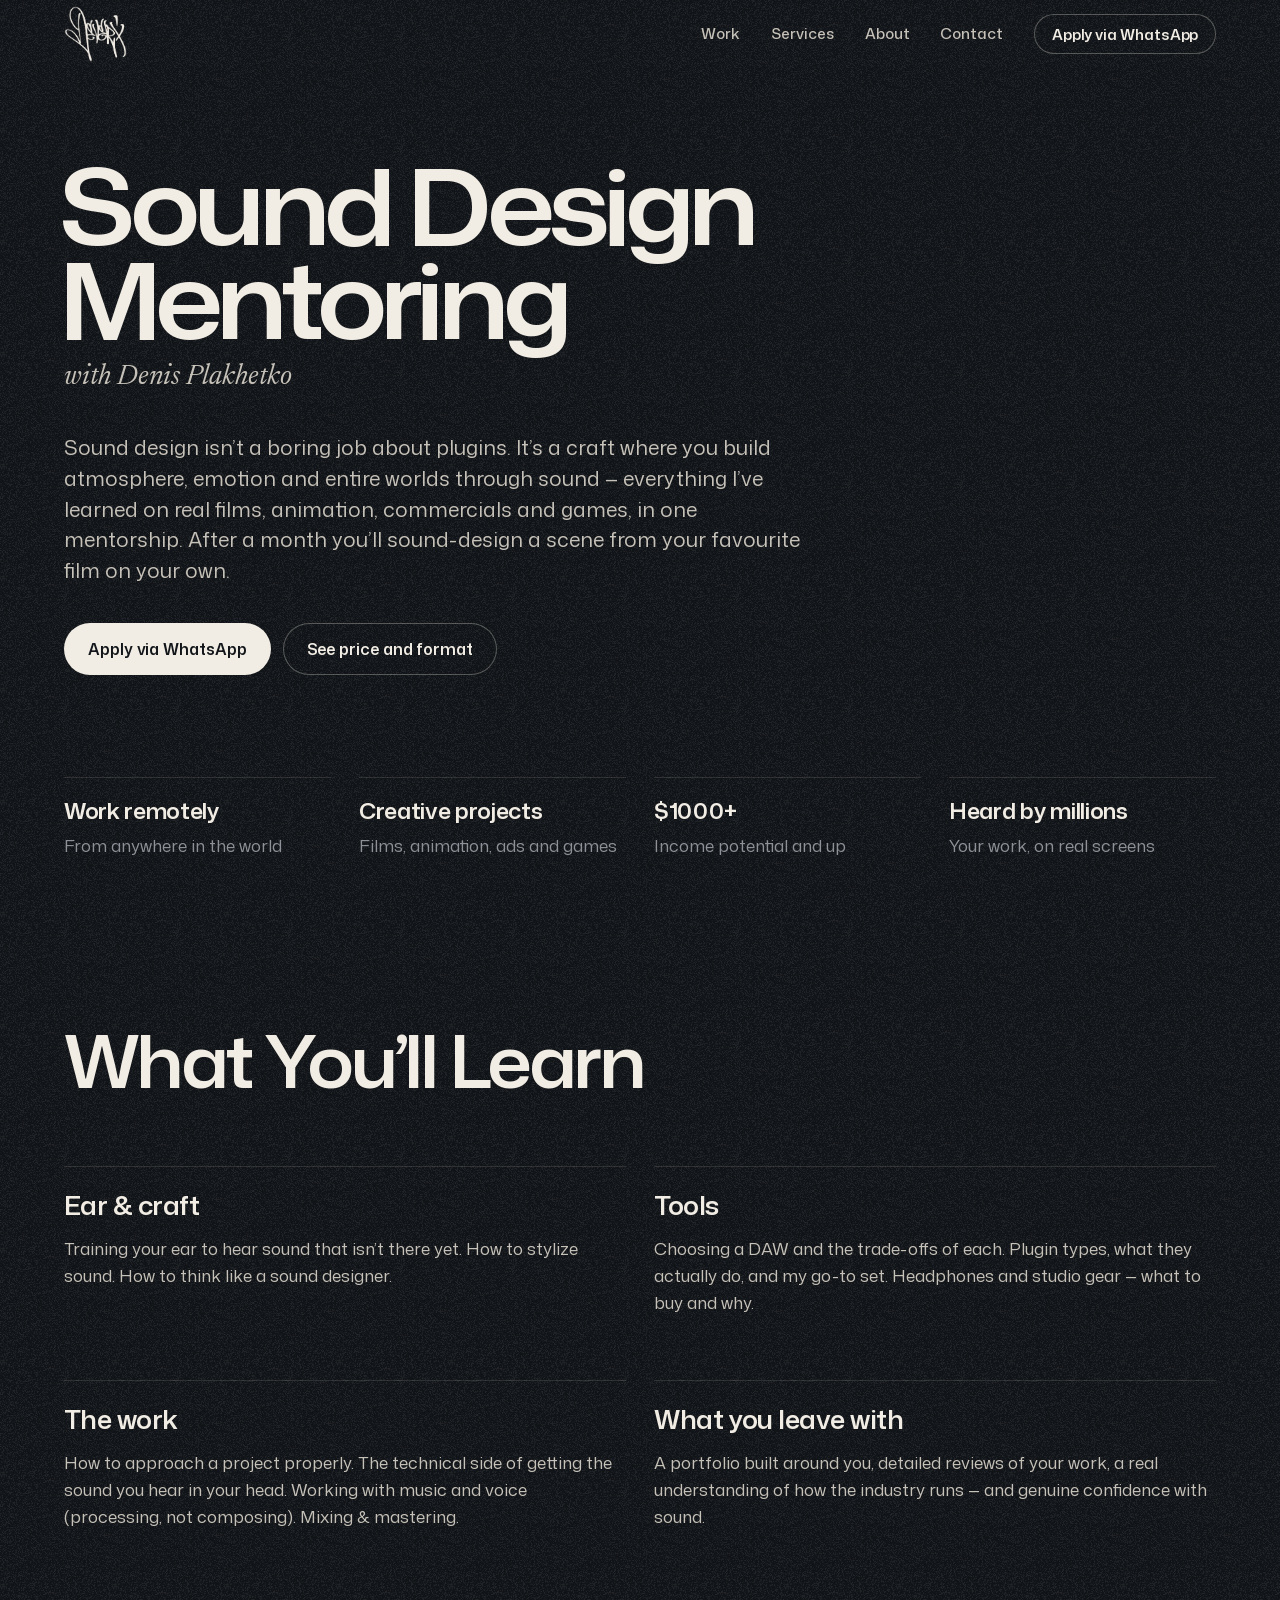
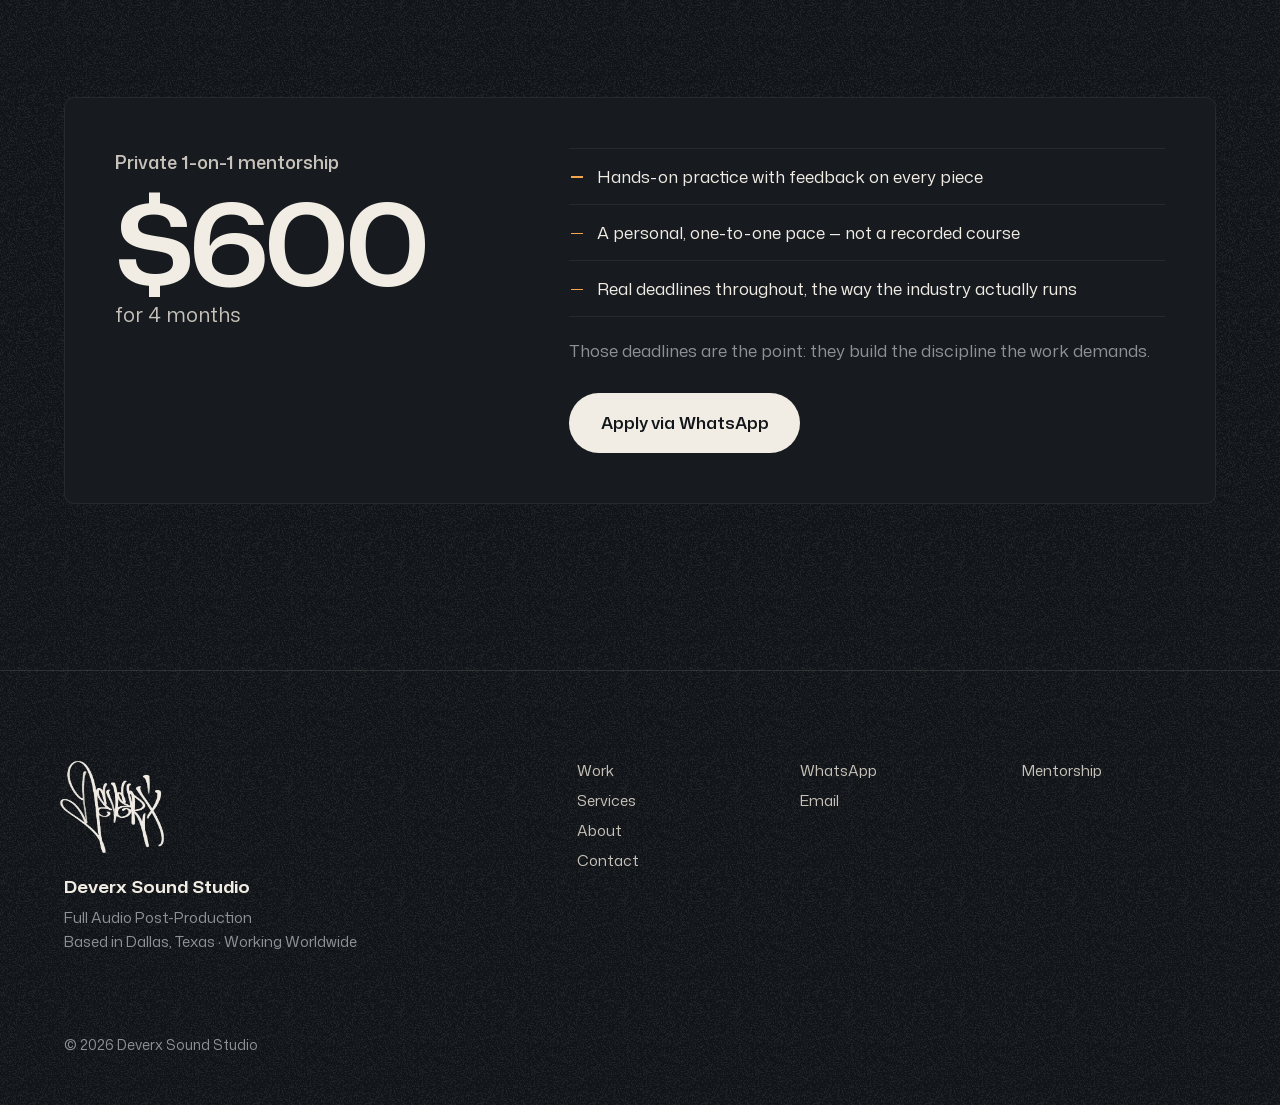
==== commit 15ff3195: "Deverx logo in the header and footer; Denis as Sound Supervisor - The hand-lettered Deverx tag repla" ====
--- a/mentorship.html
+++ b/mentorship.html
@@ -28,7 +28,7 @@
 
 <header class="site-header" data-header>
   <div class="wrap header-bar">
-    <a class="brand" href="index.html" aria-label="Deverx Sound Studio — home">DEVERX</a>
+    <a class="brand" href="index.html" aria-label="Deverx Sound Studio — home"><img class="brand-logo" src="img/logo.webp" width="349" height="309" alt=""></a>
     <nav class="nav" aria-label="Main">
       <ul>
         <li><a href="index.html#work">Work</a></li>
@@ -131,6 +131,7 @@
 <footer class="site-footer">
   <div class="wrap footer-grid">
     <div class="footer-brand">
+      <img class="footer-logo" src="img/logo.webp" width="349" height="309" alt="Deverx" loading="lazy" decoding="async">
       <p class="footer-name">Deverx Sound Studio</p>
       <p>Full Audio Post-Production</p>
       <p>Based in Dallas, Texas · Working Worldwide</p>
--- a/css/site.css
+++ b/css/site.css
@@ -56,7 +56,12 @@
 
 body {
   margin: 0;
-  background: var(--room);
+  /* Film grain baked into the room itself: a texture on the background that
+     scrolls with the page, under everything else. */
+  background:
+    linear-gradient(rgba(18, 21, 25, 0.3), rgba(18, 21, 25, 0.3)),
+    url(../img/grain.webp) 0 0 / 112px 112px,
+    var(--room);
   color: var(--ivory);
   font-family: var(--sans);
   font-size: 1.0625rem;
@@ -84,13 +89,6 @@
   border-radius: 4px;
 }
 
-/* A little film grain over the room — never over the screen or the header. */
-body::after {
-  content: ''; position: fixed; inset: 0; z-index: 4; pointer-events: none;
-  background: url(../img/grain.webp) 0 0 / 112px 112px;
-  opacity: 0.6;
-}
-
 .sr-only {
   position: absolute; width: 1px; height: 1px; padding: 0; margin: -1px;
   overflow: hidden; clip: rect(0 0 0 0); white-space: nowrap; border: 0;
@@ -170,11 +168,10 @@
 .header-bar { height: var(--header-h); display: flex; align-items: center; gap: clamp(16px, 2.4vw, 36px); }
 
 .brand {
-  margin-right: auto;
-  font-size: 1.0625rem; font-weight: 700; font-stretch: 125%;
-  letter-spacing: 0.08em; text-decoration: none;
-  padding-block: 10px;
-}
+  display: block; margin-right: auto; padding-block: 2px;
+  text-decoration: none; -webkit-tap-highlight-color: transparent;
+}
+.brand-logo { display: block; height: 56px; width: auto; }
 
 .nav ul { display: flex; gap: clamp(18px, 2.4vw, 34px); }
 .nav a {
@@ -250,9 +247,12 @@
 /* ---------- 1 · Hero ---------- */
 
 .hero {
+  display: flex; flex-direction: column;
+  min-height: min(100svh, 1080px);
   padding-top: calc(var(--header-h) + env(safe-area-inset-top) + clamp(28px, 7vh, 104px));
-  padding-bottom: clamp(36px, 5vh, 64px);
-}
+  padding-bottom: clamp(40px, 7vh, 88px);
+}
+.hero > .wrap { flex: 1; display: flex; flex-direction: column; }
 .hero-title {
   font-size: clamp(3.9rem, min(11.3vw, 17.5vh), 10.25rem);
   font-weight: 600; font-stretch: 116%;
@@ -263,10 +263,24 @@
 .hero-title .w > span { display: inline-block; }
 .hero-title .w1 { display: block; width: fit-content; }
 
+.hero-wave {
+  position: relative; height: clamp(56px, 9vh, 112px);
+  margin-top: auto; pointer-events: none;
+}
+.hero-wave svg { position: absolute; inset: 0; width: 100%; height: 100%; }
+.hero-wave path { fill: none; stroke-width: 1.5px; stroke-linecap: round; vector-effect: non-scaling-stroke; }
+.hero-wave .w-dim path { stroke: rgba(242, 237, 228, 0.08); }
+.hero-wave .w-lit path { stroke: rgba(242, 237, 228, 0.3); }
+.hero-playhead {
+  position: absolute; top: -14px; bottom: -14px; left: 100%; width: 1px;
+  background: var(--tungsten); box-shadow: 0 0 14px rgba(243, 166, 75, 0.6);
+  opacity: 0;
+}
+
 .hero-info {
   display: grid; grid-template-columns: minmax(0, 7fr) minmax(0, 5fr);
   column-gap: var(--col-gap); align-items: end;
-  margin-top: clamp(28px, 3.8vw, 56px);
+  margin-top: auto; padding-top: clamp(28px, 3.8vw, 56px);
 }
 .hero-sub {
   font-size: clamp(1.5rem, 2.5vw, 2.25rem);
@@ -292,16 +306,17 @@
 }
 
 @media (min-width: 1280px) {
-  .hero .wrap { display: grid; grid-template-columns: minmax(0, 1fr) auto; column-gap: 56px; }
+  .hero > .wrap { display: grid; grid-template-columns: minmax(0, 1fr) auto; grid-template-rows: auto 1fr auto; column-gap: 56px; }
   .hero-title {
     grid-column: 1; grid-row: 1;
     font-size: min(10.25rem, 17.5vh, calc((min(100vw - 2 * var(--gutter), var(--max)) - 280px) / 6.6));
   }
   .hero-info, .hero-side { display: contents; }
+  .hero-wave { grid-column: 1 / -1; grid-row: 2; align-self: center; margin: 0; }
   .credits { grid-column: 2; grid-row: 1; align-self: end; margin-bottom: 0.5em; }
-  .hero-main { grid-column: 1; grid-row: 2; margin-top: clamp(32px, 3.4vw, 52px); }
+  .hero-main { grid-column: 1; grid-row: 3; padding-top: clamp(32px, 3.4vw, 52px); }
   .hero-place {
-    grid-column: 2; grid-row: 2; align-self: end;
+    grid-column: 2; grid-row: 3; align-self: end;
     margin: 0 0 14px; padding: 16px 0 0; border-top: 1px solid var(--line);
   }
   .hero-place .place-line { display: block; }
@@ -316,14 +331,43 @@
   .js .hero-main, .js .credits, .js .hero-place { opacity: 0; animation: settle 1s 0.5s var(--ease) forwards; }
   .js .credits { animation-delay: 0.62s; }
   .js .hero-place { animation-delay: 0.74s; }
-  .js .reel .wrap { opacity: 0; animation: settle 1.2s 0.7s var(--ease) forwards; }
+  .js .hero-wave .w-lit { animation: wave-sweep 2.8s 0.6s cubic-bezier(0.45, 0.05, 0.3, 1) both; }
+  .js .hero-playhead { animation: playhead-sweep 2.8s 0.6s cubic-bezier(0.45, 0.05, 0.3, 1) both; }
 }
 @keyframes rise { to { transform: none; } }
+@keyframes wave-sweep { from { clip-path: inset(0 100% 0 0); } to { clip-path: inset(0 0 0 0); } }
+@keyframes playhead-sweep { 0% { left: 0; opacity: 1; } 90% { opacity: 1; } 100% { left: 100%; opacity: 0; } }
 @keyframes settle { from { opacity: 0; transform: translateY(14px); } to { opacity: 1; transform: none; } }
 
 /* ---------- 2 · Showreel + films ---------- */
 
-.reel { position: relative; z-index: 6; padding-bottom: var(--section); }
+.reel { position: relative; z-index: 6; padding-top: clamp(8px, 1.6vw, 20px); padding-bottom: var(--section); }
+
+/* The divider between the first screen and the reel: the start of a timeline. */
+.reel-head {
+  display: grid; grid-template-columns: minmax(0, 1fr) auto; align-items: end; column-gap: 32px; row-gap: 12px;
+  margin-bottom: clamp(28px, 3.4vw, 48px);
+}
+.reel-ruler {
+  grid-column: 1 / -1; position: relative;
+  height: 30px; margin-bottom: clamp(44px, 5.6vw, 84px);
+  font-size: 0.75rem; font-stretch: 85%; font-variant-numeric: tabular-nums; color: var(--dim);
+}
+.reel-ruler span { position: absolute; left: 18px; top: 0; }
+.reel-ruler::before {
+  content: ''; position: absolute; left: 0; top: 0; width: 11px; height: 14px;
+  background: var(--tungsten); clip-path: polygon(0 0, 100% 0, 100% 62%, 50% 100%, 0 62%);
+}
+.reel-ruler::after {
+  content: ''; position: absolute; left: 0; right: 0; bottom: 0; height: 10px;
+  background:
+    linear-gradient(var(--line), var(--line)) 0 100% / 100% 1px no-repeat,
+    repeating-linear-gradient(90deg, rgba(242, 237, 228, 0.3) 0 1px, transparent 1px 120px) 0 100% / 100% 10px no-repeat,
+    repeating-linear-gradient(90deg, rgba(242, 237, 228, 0.14) 0 1px, transparent 1px 12px) 0 100% / 100% 5px no-repeat;
+}
+.reel-note { padding-bottom: 0.45em; font-size: 0.9375rem; color: var(--dim); text-align: right; }
+
+.reel-stage { position: relative; }
 
 .screen {
   position: relative; aspect-ratio: 16 / 9;
@@ -349,7 +393,7 @@
 .screen-poster {
   position: absolute; inset: 0; z-index: 1; display: block; color: var(--ivory);
   -webkit-tap-highlight-color: transparent;
-  transition: opacity 0.7s var(--ease), visibility 0.7s;
+  transition: opacity 0.7s var(--ease), visibility 0s;
 }
 /* Once YouTube's player is ready underneath, taps fall through to it. */
 .screen.is-ready .screen-poster { pointer-events: none; }
@@ -394,10 +438,14 @@
 .screen-player { position: absolute; inset: 0; z-index: 0; }
 .screen-player iframe { position: absolute; inset: 0; width: 100%; height: 100%; border: 0; }
 .screen.is-live .screen-player { z-index: 2; }
-.screen.is-live .screen-poster { opacity: 0; visibility: hidden; }
+.screen.is-live .screen-poster { opacity: 0; visibility: hidden; transition: opacity 0.7s var(--ease), visibility 0s 0.7s; }
 .screen.is-slow .screen-play-label { display: block; }
 
-.now { margin-top: 18px; font-size: 1rem; }
+.now-bar {
+  display: flex; flex-wrap: wrap; align-items: center; justify-content: space-between; gap: 10px 24px;
+  min-height: 40px; margin-top: 16px;
+}
+.now { font-size: 1rem; }
 .now-title { font-weight: 620; }
 .now-kind { color: var(--dim); margin-left: 0.35em; }
 .now-time {
@@ -407,17 +455,27 @@
   vertical-align: 1px;
 }
 
-.films-head {
-  display: flex; flex-wrap: wrap; align-items: baseline; justify-content: space-between; gap: 4px 24px;
-  margin-top: clamp(44px, 5vw, 72px);
-}
-.films-title { font-size: 1rem; font-weight: 620; }
-.films-hint { font-size: 0.875rem; color: var(--dim); }
+.films-title { margin-top: clamp(40px, 5vw, 64px); font-size: 1rem; font-weight: 620; }
+
+/* Close: stops the film, turns the house lights back up and returns to the poster. */
+.now-close {
+  display: none; align-items: center; gap: 8px;
+  min-height: 40px; padding: 0 16px 0 12px; border: 0; border-radius: 999px;
+  background: rgba(242, 237, 228, 0.08); color: var(--ivory);
+  box-shadow: inset 0 0 0 1px rgba(242, 237, 228, 0.22);
+  font-size: 0.9375rem; font-weight: 560; cursor: pointer;
+  -webkit-tap-highlight-color: transparent;
+  transition: background-color 0.2s, color 0.2s, box-shadow 0.2s;
+}
+.now-close svg { width: 16px; height: 16px; fill: none; stroke: currentColor; stroke-width: 2; stroke-linecap: round; }
+.now-close:hover { background: var(--ivory); color: var(--room); box-shadow: none; }
+.reel.is-live .now-close { display: inline-flex; animation: close-in 0.4s var(--ease); }
+@keyframes close-in { from { opacity: 0; transform: translateY(4px); } }
 
 .films {
   display: grid; grid-template-columns: repeat(5, minmax(0, 1fr));
   gap: clamp(12px, 1.6vw, 24px);
-  margin-top: 18px;
+  margin-top: 16px;
 }
 .film {
   display: block; text-decoration: none; color: inherit;
@@ -613,19 +671,6 @@
 .quotes .quote { padding-top: 28px; border-top: 1px solid var(--line); max-width: 36em; }
 .quotes blockquote p { font-size: clamp(1.1875rem, 1.45vw, 1.3125rem); line-height: 1.5; color: var(--ivory); text-indent: -0.38em; }
 
-.clients {
-  margin-top: clamp(88px, 10vw, 144px); padding-top: 28px; border-top: 1px solid var(--line);
-}
-.clients-label { font-size: 0.9375rem; color: var(--dim); }
-.client-logos {
-  display: flex; flex-wrap: wrap; align-items: center; justify-content: space-between;
-  gap: 28px 32px; margin-top: 32px;
-}
-.client-logos img {
-  width: auto; height: calc(var(--h) * 1.1px);
-  opacity: 0.62; transition: opacity 0.3s;
-}
-.client-logos li:hover img { opacity: 1; }
 
 /* ---------- 8 · About ---------- */
 
@@ -634,26 +679,26 @@
   display: grid; grid-template-columns: repeat(12, minmax(0, 1fr));
   column-gap: var(--col-gap); align-items: center;
 }
-.about-copy { grid-column: 1 / span 6; }
+.about-copy { grid-column: 4 / span 6; grid-row: 1; padding-inline: clamp(0px, 1.6vw, 28px); }
 .about-copy .lead { margin-top: 24px; }
 .about-copy .h2 + .lead { margin-top: clamp(24px, 2.8vw, 36px); }
-.portrait {
-  grid-column: 8 / -1; position: relative;
+
+/* Denis on the left of the text, looking left; Dalel on the right. */
+.founders { display: contents; }
+.founder:first-child { grid-column: 1 / span 3; grid-row: 1; }
+.founder:last-child { grid-column: 10 / span 3; grid-row: 1; }
+.founder { align-self: start; }
+/* The portraits carry their own light: a warm, grainy halo behind each head,
+   baked into the image so it looks the same in every browser. */
+.founder-photo {
   aspect-ratio: 4 / 5; border-radius: 6px; overflow: hidden;
-  /* a warm key light behind the head, the rest of the frame in shadow */
-  background:
-    radial-gradient(46% 38% at 58% 34%, rgba(243, 166, 75, 0.3), rgba(243, 166, 75, 0.06) 60%, transparent 80%),
-    linear-gradient(180deg, #1b1f25, #0b0d10);
-}
-.portrait img { position: absolute; bottom: 0; left: 50%; height: 94%; width: auto; max-width: none; transform: translateX(-46%); }
-
-.team { margin-top: clamp(36px, 4vw, 52px); border-top: 1px solid var(--line); }
-.team div {
-  display: grid; grid-template-columns: minmax(0, 1fr) minmax(0, 2fr); column-gap: 24px;
-  padding-block: 16px; border-bottom: 1px solid var(--line);
-}
-.team dt { font-weight: 620; }
-.team dd { color: var(--ivory-2); }
+  background: #16110e;
+  box-shadow: 0 0 0 1px rgba(242, 237, 228, 0.06);
+}
+.founder-photo img { width: 100%; height: 100%; object-fit: cover; }
+.founder figcaption { display: flex; flex-direction: column; gap: 2px; margin-top: 14px; }
+.founder-name { font-weight: 620; }
+.founder-role { font-size: 0.9375rem; line-height: 1.4; color: var(--dim); }
 
 /* ---------- 9 · Final CTA ---------- */
 
@@ -693,6 +738,7 @@
 }
 .footer-grid { display: grid; grid-template-columns: minmax(0, 5fr) repeat(3, minmax(0, 2fr)); column-gap: var(--col-gap); row-gap: 32px; }
 .footer-brand p { color: var(--dim); }
+.footer-logo { display: block; width: auto; height: 96px; margin: 0 0 18px -6px; }
 .footer-brand .footer-name { color: var(--ivory); font-weight: 650; font-stretch: 110%; font-size: 1.0625rem; margin-bottom: 6px; }
 .footer-col li + li { margin-top: 6px; }
 .footer-col a { color: var(--ivory-2); text-decoration: none; transition: color 0.2s; }
@@ -765,14 +811,21 @@
   .steps::before { display: none; }
   .step { border-top: 1px solid var(--line); padding-top: 40px; }
   .step::before { top: -1px; }
-  .about-copy { grid-column: 1 / span 7; }
-  .portrait { grid-column: 9 / -1; }
-  .client-logos { justify-content: flex-start; gap: 28px 44px; }
   .facts { grid-template-columns: repeat(2, minmax(0, 1fr)); }
 }
 
+@media (max-width: 900px) {
+  .about-grid { row-gap: 48px; }
+  .about-copy { grid-column: 1 / -1; grid-row: auto; max-width: 40em; padding-inline: 0; }
+  .founders {
+    grid-column: 1 / -1; display: grid; grid-template-columns: repeat(2, minmax(0, 1fr));
+    column-gap: clamp(12px, 2vw, 24px); max-width: 720px;
+  }
+  .founder:first-child, .founder:last-child { grid-column: auto; grid-row: auto; }
+}
+
 @media (max-width: 820px) {
-  .films { grid-template-columns: 1fr; gap: 0; margin-top: 28px; border-top: 1px solid var(--line-soft); }
+  .films { grid-template-columns: 1fr; gap: 0; margin-top: 14px; border-top: 1px solid var(--line-soft); }
   .film {
     display: grid; grid-template-columns: 128px minmax(0, 1fr); align-items: center; gap: 16px;
     padding-block: 12px; border-bottom: 1px solid var(--line-soft);
@@ -780,9 +833,6 @@
   .film-text { margin-top: 0; }
   .points { grid-template-columns: repeat(2, minmax(0, 1fr)); }
   .quotes { grid-template-columns: 1fr; }
-  .about-grid { row-gap: 48px; }
-  .about-copy { grid-column: 1 / -1; }
-  .portrait { grid-column: 1 / -1; max-width: 420px; }
   .footer-grid { grid-template-columns: repeat(3, minmax(0, 1fr)); }
   .footer-brand { grid-column: 1 / -1; }
   .learn-grid, .enrol-panel { grid-template-columns: 1fr; }
@@ -790,6 +840,8 @@
 
 @media (max-width: 719px) {
   :root { --header-h: 60px; }
+  .brand-logo { height: 46px; }
+  .hero-wave { display: none; }
   .hero-title { font-size: min(18.5vw, 6.4rem); line-height: 0.9; }
   .hero-title .w { display: block; width: fit-content; }
   .hero-info { grid-template-columns: 1fr; row-gap: 40px; }
@@ -799,7 +851,9 @@
 
   /* the screen runs edge to edge on phones */
   .reel > .wrap { padding-inline: 0; }
-  .reel .now, .reel .films-head, .reel .films { margin-inline: max(var(--gutter), env(safe-area-inset-left)); }
+  .reel .reel-head, .reel .now-bar, .reel .playlist { margin-inline: max(var(--gutter), env(safe-area-inset-left)); }
+  .reel-head { grid-template-columns: 1fr; }
+  .reel-note { text-align: left; padding-bottom: 0; }
   .screen { border-radius: 0; box-shadow: none; }
   .screen-play-label { display: none; }
 
@@ -815,7 +869,8 @@
   .step h3 { margin-top: 6px; }
 
   .quote-lead blockquote p { font-size: 1.4375rem; }
-  .team div { grid-template-columns: 1fr; row-gap: 2px; }
+  .founders { column-gap: 12px; }
+  .founder-role { font-size: 0.875rem; }
   .cta-actions { flex-direction: column; align-items: stretch; }
   .cta-actions .btn { width: 100%; }
   .footer-grid { grid-template-columns: repeat(2, minmax(0, 1fr)); }
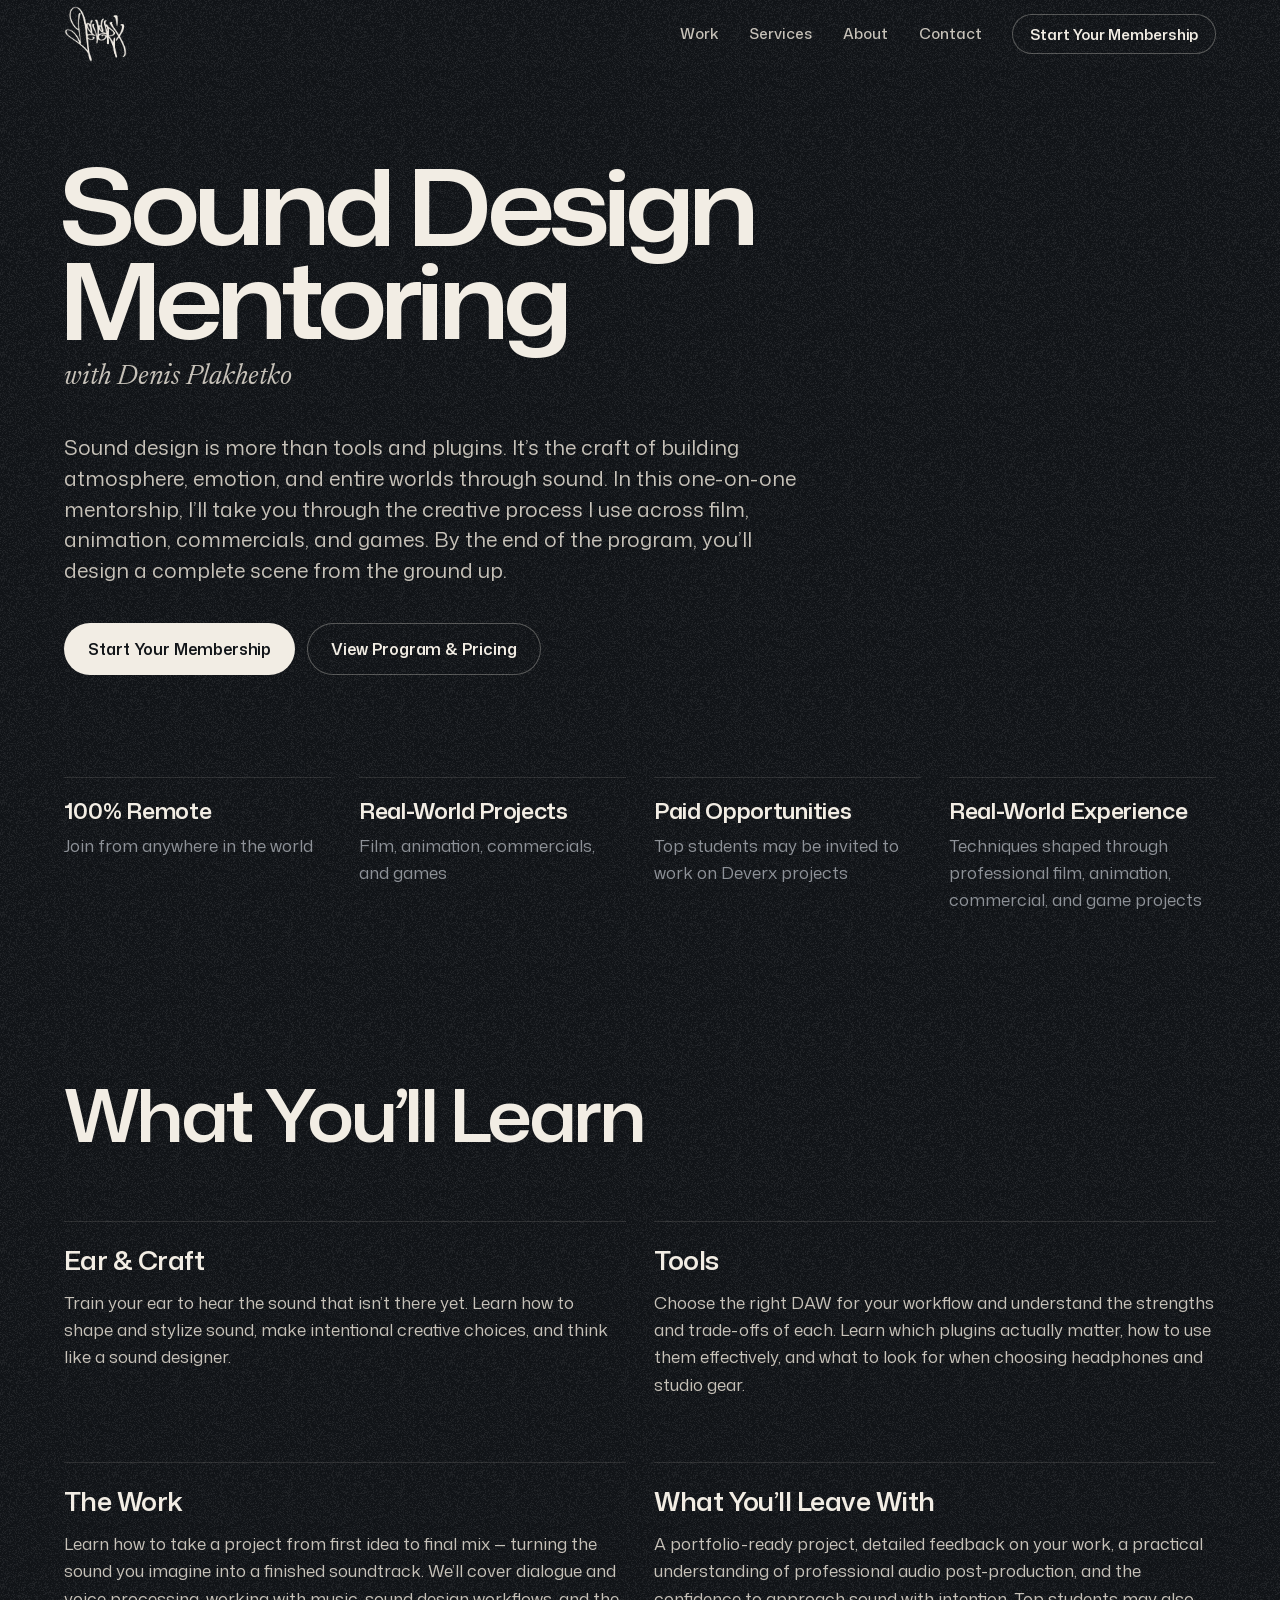
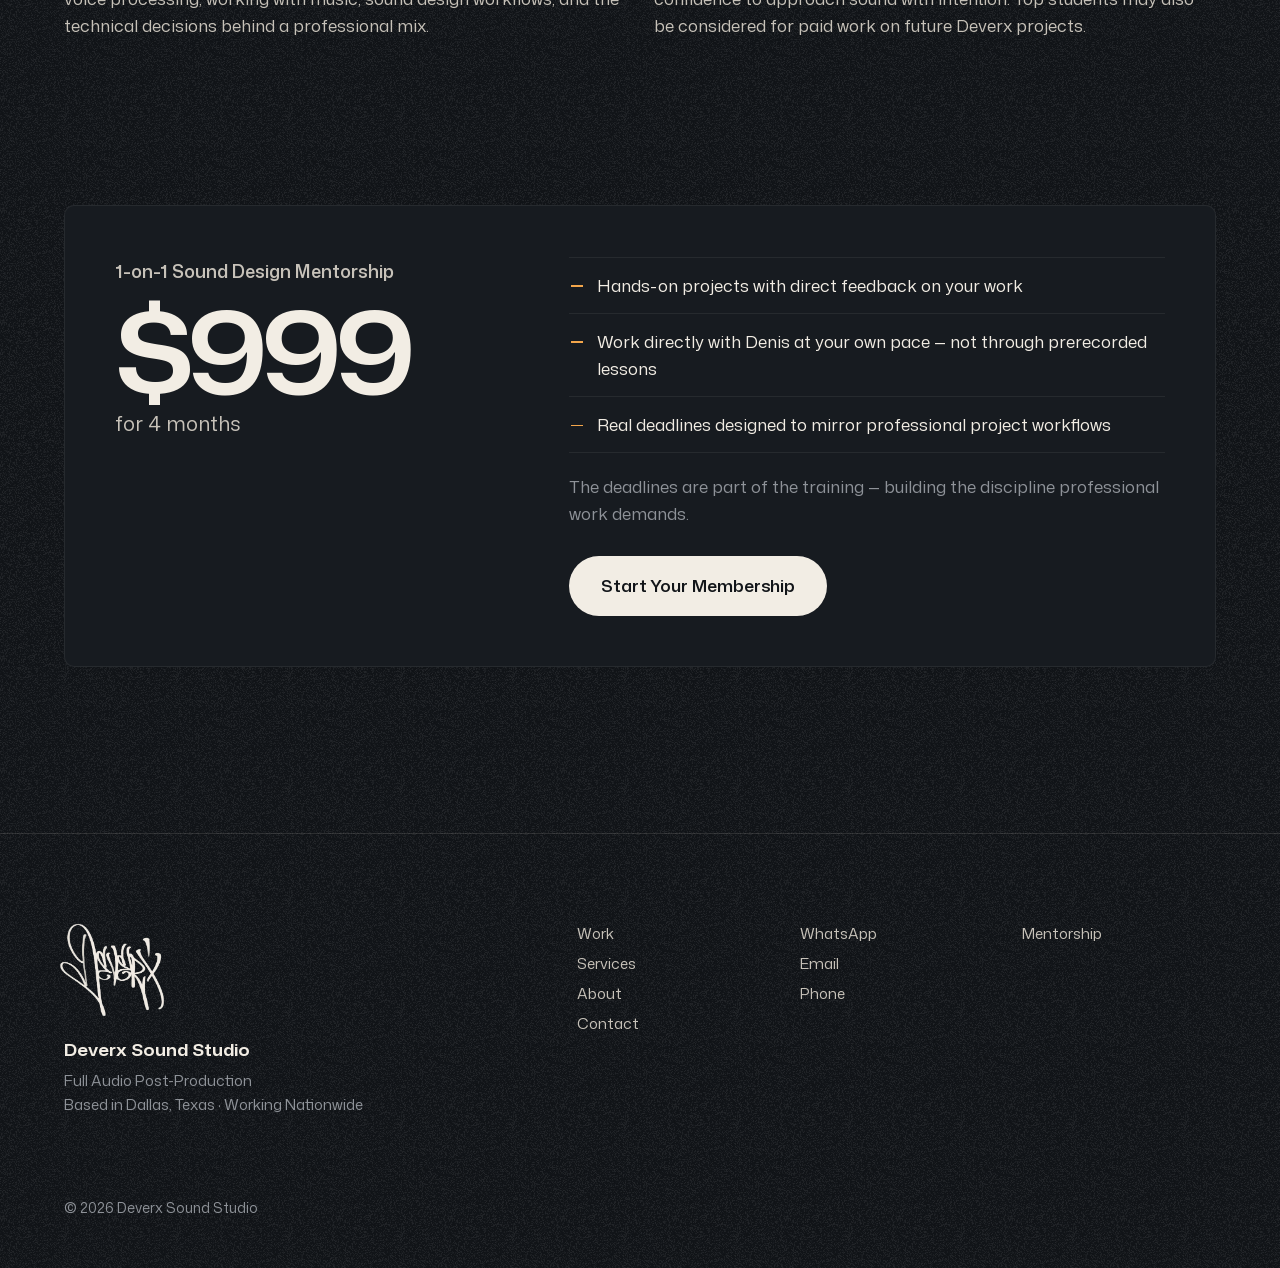
==== commit 170b3cbe: "Copy pass from Denis: Discuss Your Project, Stereo & 5.1, nationwide, mentorship at $999 Home: "Disc" ====
--- a/mentorship.html
+++ b/mentorship.html
@@ -4,7 +4,7 @@
 <meta charset="UTF-8">
 <meta name="viewport" content="width=device-width, initial-scale=1, viewport-fit=cover">
 <title>Sound Design Mentoring with Denis Plakhetko | Deverx Sound Studio</title>
-<meta name="description" content="Private one-to-one sound design mentorship with Denis Plakhetko: ear training, tools, real project work, mixing and a portfolio built around you. $600 for 4 months.">
+<meta name="description" content="1-on-1 sound design mentorship with Denis Plakhetko: ear training, tools, real-world projects, mixing and a portfolio-ready project. $999 for 4 months.">
 <meta name="theme-color" content="#121519">
 <meta name="color-scheme" content="dark">
 <link rel="canonical" href="https://puffluv.github.io/deverx-sound/mentorship.html">
@@ -12,10 +12,11 @@
 <meta property="og:site_name" content="Deverx Sound Studio">
 <meta property="og:url" content="https://puffluv.github.io/deverx-sound/mentorship.html">
 <meta property="og:title" content="Sound Design Mentoring with Denis Plakhetko">
-<meta property="og:description" content="Private one-to-one mentorship: ear training, tools, real project work and mixing. $600 for 4 months.">
+<meta property="og:description" content="1-on-1 sound design mentorship: ear training, tools, real-world projects and mixing. $999 for 4 months.">
 <meta property="og:image" content="https://puffluv.github.io/deverx-sound/img/og-deverx.jpg">
 <meta name="twitter:card" content="summary_large_image">
-<link rel="icon" type="image/svg+xml" href="favicon.svg">
+<link rel="icon" type="image/png" sizes="32x32" href="favicon-32.png">
+<link rel="icon" type="image/png" sizes="192x192" href="favicon-192.png">
 <link rel="apple-touch-icon" href="apple-touch-icon.png">
 <link rel="preload" href="fonts/mona-sans-latin.woff2" as="font" type="font/woff2" crossorigin>
 <link rel="stylesheet" href="css/site.css">
@@ -37,7 +38,7 @@
         <li><a href="index.html#contact">Contact</a></li>
       </ul>
     </nav>
-    <a class="btn btn-ghost btn-small header-cta" href="https://wa.me/77078381488?text=Hi%20Denis!%20I%27d%20like%20to%20apply%20for%20the%20sound%20design%20mentorship." target="_blank" rel="noopener">Apply via WhatsApp</a>
+    <a class="btn btn-ghost btn-small header-cta" href="https://wa.me/77078381488?text=Hi%20Denis!%20I%27d%20like%20to%20start%20the%20sound%20design%20mentorship." target="_blank" rel="noopener">Start Your Membership</a>
     <button class="menu-btn" type="button" aria-expanded="false" aria-controls="menu" data-menu-toggle>
       <span class="menu-btn-label">Menu</span>
       <span class="menu-btn-icon" aria-hidden="true"><i></i><i></i></span>
@@ -53,10 +54,10 @@
       <li><a href="index.html#about">About</a></li>
       <li><a href="index.html#contact">Contact</a></li>
     </ul>
-    <a class="btn btn-primary btn-block" href="https://wa.me/77078381488?text=Hi%20Denis!%20I%27d%20like%20to%20apply%20for%20the%20sound%20design%20mentorship." target="_blank" rel="noopener">Apply via WhatsApp</a>
+    <a class="btn btn-primary btn-block" href="https://wa.me/77078381488?text=Hi%20Denis!%20I%27d%20like%20to%20start%20the%20sound%20design%20mentorship." target="_blank" rel="noopener">Start Your Membership</a>
     <p class="menu-meta">
       <a href="https://wa.me/77078381488" target="_blank" rel="noopener">WhatsApp</a>
-      <a href="mailto:denisplakhetko@icloud.com">Email</a>
+      <a href="mailto:deverxsoundstudio@gmail.com">Email</a>
       <a href="mentorship.html" aria-current="page">Mentorship</a>
     </p>
   </nav>
@@ -68,16 +69,16 @@
     <div class="wrap">
       <h1 class="page-title" id="mentor-title">Sound Design Mentoring</h1>
       <p class="hero-by">with Denis Plakhetko</p>
-      <p class="page-intro">Sound design isn&rsquo;t a boring job about plugins. It&rsquo;s a craft where you build atmosphere, emotion and entire worlds through sound &mdash; everything I&rsquo;ve learned on real films, animation, commercials and games, in one mentorship. After a month you&rsquo;ll sound-design a scene from your favourite film on your own.</p>
+      <p class="page-intro">Sound design is more than tools and plugins. It&rsquo;s the craft of building atmosphere, emotion, and entire worlds through sound. In this one-on-one mentorship, I&rsquo;ll take you through the creative process I use across film, animation, commercials, and games. By the end of the program, you&rsquo;ll design a complete scene from the ground up.</p>
       <div class="hero-actions">
-        <a class="btn btn-primary" href="https://wa.me/77078381488?text=Hi%20Denis!%20I%27d%20like%20to%20apply%20for%20the%20sound%20design%20mentorship." target="_blank" rel="noopener">Apply via WhatsApp</a>
-        <a class="btn btn-ghost" href="#enrolment">See price and format</a>
+        <a class="btn btn-primary" href="https://wa.me/77078381488?text=Hi%20Denis!%20I%27d%20like%20to%20start%20the%20sound%20design%20mentorship." target="_blank" rel="noopener">Start Your Membership</a>
+        <a class="btn btn-ghost" href="#enrolment">View Program &amp; Pricing</a>
       </div>
       <ul class="facts">
-        <li><h2>Work remotely</h2><p>From anywhere in the world</p></li>
-        <li><h2>Creative projects</h2><p>Films, animation, ads and games</p></li>
-        <li><h2>$1000+</h2><p>Income potential and up</p></li>
-        <li><h2>Heard by millions</h2><p>Your work, on real screens</p></li>
+        <li><h2>100% Remote</h2><p>Join from anywhere in the world</p></li>
+        <li><h2>Real-World Projects</h2><p>Film, animation, commercials, and games</p></li>
+        <li><h2>Paid Opportunities</h2><p>Top students may be invited to work on Deverx projects</p></li>
+        <li><h2>Real-World Experience</h2><p>Techniques shaped through professional film, animation, commercial, and game projects</p></li>
       </ul>
     </div>
   </section>
@@ -87,20 +88,20 @@
       <h2 class="h2" id="learn-title">What You&rsquo;ll Learn</h2>
       <div class="learn-grid">
         <div class="learn-item">
-          <h3>Ear &amp; craft</h3>
-          <p>Training your ear to hear sound that isn&rsquo;t there yet. How to stylize sound. How to think like a sound designer.</p>
+          <h3>Ear &amp; Craft</h3>
+          <p>Train your ear to hear the sound that isn&rsquo;t there yet. Learn how to shape and stylize sound, make intentional creative choices, and think like a sound designer.</p>
         </div>
         <div class="learn-item">
           <h3>Tools</h3>
-          <p>Choosing a DAW and the trade-offs of each. Plugin types, what they actually do, and my go-to set. Headphones and studio gear &mdash; what to buy and why.</p>
+          <p>Choose the right DAW for your workflow and understand the strengths and trade-offs of each. Learn which plugins actually matter, how to use them effectively, and what to look for when choosing headphones and studio gear.</p>
         </div>
         <div class="learn-item">
-          <h3>The work</h3>
-          <p>How to approach a project properly. The technical side of getting the sound you hear in your head. Working with music and voice (processing, not composing). Mixing &amp; mastering.</p>
+          <h3>The Work</h3>
+          <p>Learn how to take a project from first idea to final mix &mdash; turning the sound you imagine into a finished soundtrack. We&rsquo;ll cover dialogue and voice processing, working with music, sound design workflows, and the technical decisions behind a professional mix.</p>
         </div>
         <div class="learn-item">
-          <h3>What you leave with</h3>
-          <p>A portfolio built around you, detailed reviews of your work, a real understanding of how the industry runs &mdash; and genuine confidence with sound.</p>
+          <h3>What You&rsquo;ll Leave With</h3>
+          <p>A portfolio-ready project, detailed feedback on your work, a practical understanding of professional audio post-production, and the confidence to approach sound with intention. Top students may also be considered for paid work on future Deverx projects.</p>
         </div>
       </div>
     </div>
@@ -110,17 +111,17 @@
     <div class="wrap">
       <div class="enrol-panel">
         <div class="enrol-price">
-          <h2 class="enrol-label" id="enrol-title">Private 1-on-1 mentorship</h2>
-          <p class="enrol-figure"><span class="enrol-amount">$600</span> <span class="enrol-term">for 4 months</span></p>
+          <h2 class="enrol-label" id="enrol-title">1-on-1 Sound Design Mentorship</h2>
+          <p class="enrol-figure"><span class="enrol-amount">$999</span> <span class="enrol-term">for 4 months</span></p>
         </div>
         <div class="enrol-body">
           <ul class="enrol-list">
-            <li>Hands-on practice with feedback on every piece</li>
-            <li>A personal, one-to-one pace &mdash; not a recorded course</li>
-            <li>Real deadlines throughout, the way the industry actually runs</li>
+            <li>Hands-on projects with direct feedback on your work</li>
+            <li>Work directly with Denis at your own pace &mdash; not through prerecorded lessons</li>
+            <li>Real deadlines designed to mirror professional project workflows</li>
           </ul>
-          <p class="enrol-note">Those deadlines are the point: they build the discipline the work demands.</p>
-          <a class="btn btn-primary btn-large" href="https://wa.me/77078381488?text=Hi%20Denis!%20I%27d%20like%20to%20apply%20for%20the%20sound%20design%20mentorship." target="_blank" rel="noopener">Apply via WhatsApp</a>
+          <p class="enrol-note">The deadlines are part of the training &mdash; building the discipline professional work demands.</p>
+          <a class="btn btn-primary btn-large" href="https://wa.me/77078381488?text=Hi%20Denis!%20I%27d%20like%20to%20start%20the%20sound%20design%20mentorship." target="_blank" rel="noopener">Start Your Membership</a>
         </div>
       </div>
     </div>
@@ -134,7 +135,7 @@
       <img class="footer-logo" src="img/logo.webp" width="349" height="309" alt="Deverx" loading="lazy" decoding="async">
       <p class="footer-name">Deverx Sound Studio</p>
       <p>Full Audio Post-Production</p>
-      <p>Based in Dallas, Texas · Working Worldwide</p>
+      <p>Based in Dallas, Texas · Working Nationwide</p>
     </div>
     <nav class="footer-col" aria-label="Footer">
       <ul>
@@ -146,7 +147,8 @@
     </nav>
     <ul class="footer-col">
       <li><a href="https://wa.me/77078381488" target="_blank" rel="noopener">WhatsApp</a></li>
-      <li><a href="mailto:denisplakhetko@icloud.com">Email</a></li>
+      <li><a href="mailto:deverxsoundstudio@gmail.com">Email</a></li>
+      <li><a href="tel:+16828479191">Phone</a></li>
     </ul>
     <ul class="footer-col">
       <li><a href="mentorship.html" aria-current="page">Mentorship</a></li>
